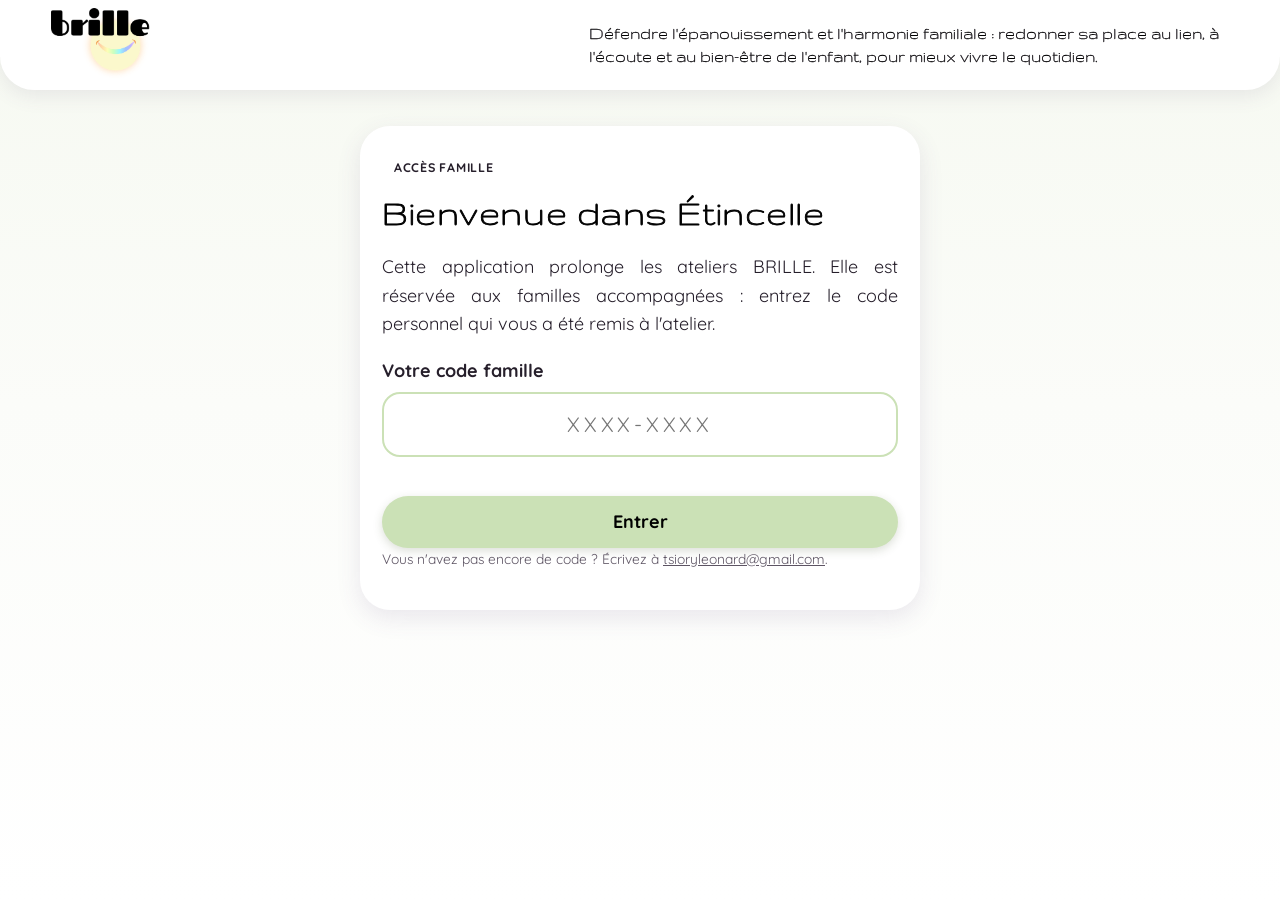
==== index.html @ d1b6cd06 "Add files via upload" ====
<!doctype html>
<html lang="fr">
<head>
  <meta charset="utf-8">
  <meta name="viewport" content="width=device-width, initial-scale=1, viewport-fit=cover">
  <title>Étincelle · BRILLE</title>
  <meta name="description" content="Étincelle : la suite des ateliers BRILLE à la maison, pour vivre ensemble parent et enfant des moments qui font grandir la qualité de vie de l'enfant.">
  <meta name="theme-color" content="#ffffff">
  <link rel="manifest" href="manifest.webmanifest">
  <link rel="icon" href="favicon.png">
  <link rel="apple-touch-icon" href="apple-touch-icon.png">
  <meta name="apple-mobile-web-app-capable" content="yes">
  <meta name="mobile-web-app-capable" content="yes">
  <meta name="apple-mobile-web-app-title" content="Étincelle">
  <link rel="stylesheet" href="style.css">
</head>
<body>
  <div class="fond" aria-hidden="true"></div>

  <header class="topbar">
    <a href="#/" class="brand" aria-label="Étincelle, retour à la fleur">
      <img src="logo-brille.png" alt="BRILLE" width="90" height="66">
    </a>
    <p class="slogan">Défendre l'épanouissement et l'harmonie familiale : redonner sa place au lien, à l'écoute et au bien-être de l'enfant, pour mieux vivre le quotidien.</p>
  </header>

  <main id="app" tabindex="-1" aria-live="polite"></main>

  <nav class="tabbar" aria-label="Navigation principale">
    <a href="#/" data-tab="fleur"><svg viewBox="0 0 24 24" aria-hidden="true"><circle cx="12" cy="12" r="3.2"/><circle cx="12" cy="5" r="3"/><circle cx="18.5" cy="9" r="3"/><circle cx="17" cy="16.5" r="3"/><circle cx="7" cy="16.5" r="3"/><circle cx="5.5" cy="9" r="3"/></svg><span>La fleur</span></a>
    <a href="#/semaine" data-tab="semaine"><svg viewBox="0 0 24 24" aria-hidden="true"><path d="M12 2.5l2.4 6.1 6.1 2.4-6.1 2.4L12 19.5l-2.4-6.1L3.5 11l6.1-2.4z"/><path d="M19 15.5l.9 2.1 2.1.9-2.1.9-.9 2.1-.9-2.1-2.1-.9 2.1-.9z"/></svg><span>Cette semaine</span></a>
    <a href="#/plus" data-tab="plus"><svg viewBox="0 0 24 24" aria-hidden="true"><circle cx="6" cy="12" r="1.8"/><circle cx="12" cy="12" r="1.8"/><circle cx="18" cy="12" r="1.8"/></svg><span>Plus</span></a>
  </nav>

  <noscript><p style="padding:24px">Cette application a besoin de JavaScript pour fonctionner.</p></noscript>
  <script src="acces-lib.js"></script>
  <script src="app.js"></script>
</body>
</html>
---- style.css ----
/* ====== Polices (hébergées ici, aucun appel à un service externe) ====== */
@font-face { font-family: 'Gruppo'; src: url('gruppo-latin-400-normal.woff2') format('woff2'); font-weight: 400; font-display: swap; }
@font-face { font-family: 'Quicksand'; src: url('quicksand-latin-300-normal.woff2') format('woff2'); font-weight: 300; font-display: swap; }
@font-face { font-family: 'Quicksand'; src: url('quicksand-latin-400-normal.woff2') format('woff2'); font-weight: 400; font-display: swap; }
@font-face { font-family: 'Quicksand'; src: url('quicksand-latin-500-normal.woff2') format('woff2'); font-weight: 500; font-display: swap; }
@font-face { font-family: 'Quicksand'; src: url('quicksand-latin-600-normal.woff2') format('woff2'); font-weight: 500; font-display: swap; }
@font-face { font-family: 'Quicksand'; src: url('quicksand-latin-700-normal.woff2') format('woff2'); font-weight: 500; font-display: swap; }

/* ====== Palette de la charte BRILLE ====== */
:root {
  --orange: #f49f4c;
  --rose: #f5abaf;
  --peche: #fdd5a5;
  --jaune: #f8f4b8;
  --bleu: #a4c2e7;
  --bleu-clair: #a8dbeb;
  --vert: #cbe1b6;
  --violet: #b8aed7;
  --mauve: #ebc6e0;
  --noir: #000;
  --texte: #261f2b;
  --doux: #5d5463;
  --rayon: 30px;
  --ombre: 0 8px 24px rgba(92, 64, 120, .12);
  --tabbar-h: 78px;
}

* { box-sizing: border-box; -webkit-tap-highlight-color: transparent; }
html { scroll-behavior: smooth; }
body {
  margin: 0; color: var(--texte); background: #fffdfb;
  font-family: 'Quicksand', system-ui, sans-serif; font-weight: 400; font-size: 17.5px; line-height: 1.6;
  padding-bottom: calc(var(--tabbar-h) + env(safe-area-inset-bottom) + 18px);
}
/* Fond coloré et doux, façon bulles de la fleur */
.fond { position: fixed; inset: 0; z-index: -1; background: linear-gradient(180deg, #f6f9f1 0%, #fbfcf9 45%, #ffffff 100%); }

h1, h2, h3, .titre { font-family: 'Gruppo', 'Quicksand', sans-serif; font-weight: 400; color: var(--noir);
  -webkit-text-stroke: .9px var(--noir); line-height: 1.12; margin: 0 0 .5em; letter-spacing: .015em; }
h1 { font-size: 2.35rem; }
h2 { font-size: 1.7rem; }
h3 { font-size: 1.35rem; -webkit-text-stroke-width: .6px; }
h2 { -webkit-text-stroke-width: .75px; }
.surligne { background: linear-gradient(transparent 58%, var(--hl, var(--jaune)) 58%); padding: 0 .2em; margin: 0 -.2em; box-decoration-break: clone; -webkit-box-decoration-break: clone; }
p { margin: 0 0 1em; }
a { color: inherit; }
button { font: inherit; color: inherit; cursor: pointer; }
:focus-visible { outline: 3px solid var(--noir); outline-offset: 3px; border-radius: 10px; }

/* ====== En-tête (fond blanc : le logo est prévu pour cela) ====== */
.topbar { position: relative; display: flex; align-items: center; justify-content: space-between; width: 100%; margin: 0 0 6px;
  padding: calc(8px + env(safe-area-inset-top)) 16px 8px; background: #fff; border-radius: 0 0 34px 34px; box-shadow: 0 6px 20px rgba(92,64,120,.10); }
.brand img { display: block; height: 66px; width: auto; }
.slogan { margin: 0 0 0 12px; flex: 1; min-width: 0; font-family: 'Gruppo', sans-serif; -webkit-text-stroke: .3px #000; font-size: .98rem; line-height: 1.25; color: var(--texte); text-align: left; hyphens: none; }

main { width: 100%; max-width: none; margin: 0; padding: 16px 14px 24px; outline: none; }
.vue { animation: entree .4s ease both; }
@keyframes entree { from { opacity: 0; transform: translateY(10px); } to { opacity: 1; transform: none; } }

/* ====== Barre de navigation flottante ====== */
.tabbar { position: fixed; left: 12px; right: 12px; bottom: calc(10px + env(safe-area-inset-bottom)); z-index: 10; max-width: 620px; margin: 0 auto;
  display: flex; justify-content: space-around; gap: 4px; padding: 6px; background: rgba(255,255,255,.97); border: 0; border-radius: 32px; }
.tabbar a { flex: 1; min-height: 56px; display: flex; flex-direction: column; align-items: center; justify-content: center; gap: 1px;
  text-decoration: none; font-size: .76rem; font-weight: 500; color: var(--doux); border-radius: 24px; }
.tabbar svg { width: 25px; height: 25px; fill: none; stroke: currentColor; stroke-width: 1.8; stroke-linecap: round; stroke-linejoin: round; }
.tabbar a[data-tab="fleur"] svg { fill: currentColor; stroke: none; }
.tabbar a[aria-current="page"] { color: #000; background: var(--vert); }

/* ====== Accueil ====== */
.hero-accueil { position: relative; overflow: hidden; border-radius: var(--rayon); padding: 24px 22px 22px; margin-bottom: 18px;
  background: #e6efd9; border: 0; }
.hero-accueil h1 { font-size: 2.9rem; margin-bottom: .1em; }
.hero-accueil p { margin: 0; font-weight: 500; max-width: 92%; }
.etincelle-deco { position: absolute; right: 14px; top: 12px; width: 70px; height: 70px; opacity: .95; }
.etiquette { display: inline-block; font-size: .78rem; font-weight: 500; letter-spacing: .06em; text-transform: uppercase; padding: 4px 12px; border-radius: 999px; background: rgba(255,255,255,.8); border: 0; margin-bottom: 10px; }

.fleur-carte { background: #fff; border-radius: var(--rayon); box-shadow: var(--ombre); padding: 14px 10px 8px; margin-bottom: 18px; }
.bascule { display: flex; gap: 6px; background: #f3eef7; padding: 5px; border-radius: 999px; margin: 0 6px 8px; }
.bascule button { flex: 1; min-height: 46px; border: 0; background: transparent; border-radius: 999px; font-weight: 500; font-size: .95rem; color: var(--doux); }
.bascule button[aria-pressed="true"] { background: var(--vert); color: #000; border: 0; }
.fleur-bloc { width: 100%; max-width: 640px; margin: 0 auto; }
.fleur-bloc svg { width: 100%; height: auto; display: block; overflow: visible; }
.petale { cursor: pointer; outline: none; }
.petale .forme { transition: filter .2s; }
.petale:hover .forme, .petale:focus-visible .forme { filter: drop-shadow(0 4px 6px rgba(0,0,0,.2)); }
.petale:focus-visible .forme path { stroke: #000; stroke-width: 4; }
.legende { font-size: .92rem; color: var(--doux); text-align: center; margin: 4px 14px 10px; font-weight: 500; }

.titre-section { margin: 22px 4px 10px; }
.liste-petales { list-style: none; padding: 0; margin: 0 0 18px; display: grid; gap: 12px; }
.ligne-petale { display: flex; align-items: center; gap: 14px; width: 100%; padding: 12px 16px 12px 12px; border: 0; border-radius: 26px; text-decoration: none; color: var(--texte); }
.ligne-petale:active { transform: translateY(2px); }
.ligne-petale .pastille { width: 62px; height: 62px; flex: none; border-radius: 50%; background: rgba(255,255,255,.8); display: grid; place-items: center; }
.ligne-petale .pastille img { width: 42px; height: 42px; object-fit: contain; }
.ligne-petale .txt { flex: 1; min-width: 0; }
.ligne-petale strong { display: block; font-weight: 500; line-height: 1.22; font-size: 1.04rem; }
.ligne-petale small { color: rgba(38,31,43,.8); font-size: .86rem; font-weight: 500; }
.score { flex: none; display: grid; place-items: center; width: 40px; height: 40px; border-radius: 50%; background: #fff; border: 0; font-weight: 500; font-size: .95rem; }

/* ====== Cartes et boutons ====== */
.carte { background: #fff; border-radius: var(--rayon); box-shadow: var(--ombre); padding: 20px; margin: 0 0 18px; }
.carte.teinte { border: 0; }
.carte h2, .carte h3 { margin-bottom: .4em; }
.btn { display: inline-flex; align-items: center; justify-content: center; gap: 8px; min-height: 52px; padding: 10px 24px; border: 0; border-radius: 999px;
  background: var(--vert); font-weight: 500; text-decoration: none; color: #000; box-shadow: 0 3px 10px rgba(60,80,40,.18); }
.btn.discret { background: #fff; }
.btn.plein { width: 100%; }
.btn:active { transform: translateY(2px); box-shadow: none; }
.retour { display: inline-flex; align-items: center; gap: 6px; min-height: 44px; font-weight: 500; text-decoration: none; color: var(--doux); margin-bottom: 4px; }

/* ====== Page pétale ====== */
.hero-petale { border-radius: var(--rayon); padding: 22px 20px 20px; margin-bottom: 18px; position: relative; overflow: hidden; border: 0; }
.hero-petale .icone { width: 92px; height: 92px; border-radius: 50%; background: rgba(255,255,255,.85); display: grid; place-items: center; margin-bottom: 12px; border: 0; }
.hero-petale .icone img { width: 62px; height: 62px; object-fit: contain; }
.hero-petale h1 { font-size: 2.1rem; margin-bottom: .2em; }
.hero-petale .ss { font-weight: 500; margin: 0 0 12px; }
.miroir { font-size: .9rem; background: rgba(255,255,255,.7); border-radius: 16px; padding: 8px 12px; margin: 0; font-weight: 500; }

.pastille-etape { width: 36px; height: 36px; flex: none; border-radius: 50%; background: var(--puce); border: 0; display: grid; place-items: center; font-weight: 500; }
.ensemble { background: var(--puce); }
.ensemble .meta { display: flex; flex-wrap: wrap; gap: 8px; margin: 0 0 14px; }
.ensemble .meta span { background: rgba(255,255,255,.8); border: 0; border-radius: 999px; padding: 3px 12px; font-size: .86rem; font-weight: 500; }
.etapes { list-style: none; padding: 0; margin: 0 0 14px; display: grid; gap: 12px; counter-reset: e; }
.etapes li { display: flex; gap: 12px; align-items: flex-start; background: rgba(255,255,255,.75); border-radius: 20px; padding: 12px; counter-increment: e; }
.etapes li::before { content: counter(e); flex: none; width: 34px; height: 34px; border-radius: 50%; background: #fff; border: 0; display: grid; place-items: center; font-weight: 500; }
.parler { background: #fff; border-radius: 20px; padding: 12px 16px; margin: 0; }
.parler b { display: block; margin-bottom: 4px; }
.parler ul { margin: 0; padding-left: 20px; }
.coche { display: flex; align-items: center; gap: 12px; margin-top: 16px; font-weight: 500; }
.coche input { width: 30px; height: 30px; accent-color: #000; flex: none; }

.bloc-bilan { margin-bottom: 18px; border-radius: 24px; padding: 14px; background: #faf7fc; }
.bloc-bilan h3 { display: flex; align-items: center; gap: 10px; }
.echelle { display: grid; grid-template-columns: repeat(5, 1fr); gap: 7px; margin: 12px 0 4px; }
.echelle button { display: flex; flex-direction: column; align-items: center; justify-content: center; gap: 4px; min-height: 76px; padding: 8px 1px; border: 2px solid #e4dcec; border-radius: 18px; background: #fff; }
.echelle button svg { width: 32px; height: 32px; }
.echelle button span { font-size: .68rem; font-weight: 500; color: var(--doux); line-height: 1.1; text-align: center; }
.echelle button[aria-pressed="true"] { border-color: #b8aed7; background: var(--jaune); }
.echelle button[aria-pressed="true"] span { color: #000; }
textarea { width: 100%; min-height: 84px; resize: vertical; padding: 12px 14px; border: 2px solid #e4dcec; border-radius: 18px; font: inherit; font-weight: 500; color: inherit; background: #fff; }
textarea:focus-visible { border-color: #b8aed7; outline: none; }
.aide { font-size: .86rem; color: var(--doux); margin: 8px 0; display: block; font-weight: 500; }
.ok { color: #1f6b2b; font-weight: 500; min-height: 1.5em; margin: 10px 0 0; }

.pratiques { list-style: none; padding: 0; margin: 0 0 10px; display: grid; gap: 12px; }
.pratiques li { display: flex; gap: 12px; align-items: flex-start; }
.pratiques li::before { content: ''; flex: none; width: 14px; height: 14px; margin-top: .5em; border-radius: 50%; background: var(--puce, var(--orange)); border: 0; }
.phrase { font-style: italic; border-left: 5px solid var(--puce, var(--orange)); padding: 4px 0 4px 14px; margin: 0; font-weight: 500; }
.note-soutien { background: var(--jaune); border-radius: 18px; padding: 12px 14px; font-size: .95rem; margin-top: 14px; }

.historique { display: flex; align-items: flex-end; gap: 6px; height: 90px; margin-top: 10px; }
.historique .barre { flex: 1; min-width: 12px; max-width: 34px; border-radius: 10px 10px 4px 4px; background: var(--puce, var(--orange)); border: 0; position: relative; }
.historique .barre span { position: absolute; bottom: -22px; left: 50%; transform: translateX(-50%); font-size: .65rem; color: var(--doux); white-space: nowrap; border: 0; font-weight: 500; }
.histo-wrap { padding-bottom: 24px; }
.liste-notes { list-style: none; padding: 0; margin: 12px 0 0; display: grid; gap: 8px; }
.liste-notes li { font-size: .92rem; background: #fff; border-radius: 14px; padding: 8px 12px; }
.liste-notes time { font-weight: 500; margin-right: 6px; }

/* ====== Cette semaine ====== */
.defi { border-radius: var(--rayon); padding: 22px 20px; margin-bottom: 18px; border: 0; }
.defi h2 { margin-top: 4px; }
.defi .duree { font-weight: 500; }
.defi .plus { background: rgba(255,255,255,.75); border-radius: 18px; padding: 10px 14px; margin: 14px 0 0; font-size: .96rem; }
.nav-defis { display: flex; gap: 10px; justify-content: space-between; margin: 14px 0 20px; }
.nav-defis .btn { flex: 1; font-size: .92rem; padding: 8px 12px; }

/* ====== Plus ====== */
details.carte summary { cursor: pointer; font-weight: 500; list-style: none; display: flex; justify-content: space-between; align-items: center; min-height: 34px; font-size: 1.05rem; }
details.carte summary::-webkit-details-marker { display: none; }
details.carte summary::after { content: '+'; font-size: 1.6rem; font-weight: 500; }
details[open].carte summary::after { content: '–'; }
details.carte > *:not(summary) { margin-top: 12px; }
.numeros { list-style: none; padding: 0; margin: 0; display: grid; gap: 8px; }
.numeros li { display: flex; justify-content: space-between; gap: 12px; border-bottom: 1px dashed #ddd; padding-bottom: 6px; }
.numeros b { white-space: nowrap; }
.petit { font-size: .86rem; color: var(--doux); font-weight: 500; }
.pied { text-align: center; margin: 28px 0 6px; font-size: .86rem; color: var(--doux); font-weight: 500; }
.btn.alerte { background: #fff; border: 1.5px solid #a33; color: #a33; box-shadow: none; }

@media (prefers-reduced-motion: reduce) { html { scroll-behavior: auto; } .vue { animation: none; } .petale .forme { transition: none; } }
@media print { .tabbar, .topbar, .fond { display: none; } }

/* Le gras reste léger : Quicksand normal pour les textes */
b, strong { font-weight: 600; }
.btn, .tabbar a, .bascule button, .ligne-petale strong, .etiquette, .score { font-weight: 600; }
.legende, .petit, .aide, .pied, .miroir, .phrase, .ligne-petale small, .hero-accueil p, .echelle button span { font-weight: 500; }
.ligne-petale small, .petit, .aide, .legende, .pied, .hero-accueil p, .miroir, .phrase { font-weight: 400; }
.hero-petale .ss { font-weight: 500; }

/* Mise en page : une colonne sur téléphone, deux colonnes sur grand écran */
.grille, .grille2, .grille-cartes { display: block; }
.col-droite > :first-child, .grille2 > div > :first-child { margin-top: 0; }
@media (min-width: 900px) {
  body { font-size: 18px; }
  main { padding: 28px clamp(32px, 4vw, 72px) 40px; }
  .topbar { padding-left: clamp(32px, 4vw, 72px); padding-right: clamp(32px, 4vw, 72px); }
  .fleur-bloc { max-width: min(680px, calc(100vh - 250px)); }
  .topbar { margin-bottom: 0; }
  .brand img { height: 74px; }
  .grille { display: grid; grid-template-columns: minmax(0, 1.05fr) minmax(0, 1fr); gap: 32px; align-items: start; }
  .grille .fleur-carte { position: sticky; top: 16px; margin-bottom: 0; padding: 18px 16px 12px; }
  .grille2 { display: grid; grid-template-columns: minmax(0, 1fr) minmax(0, 1fr); gap: 32px; align-items: start; }
  .grille-cartes { display: grid; grid-template-columns: repeat(2, minmax(0, 1fr)); gap: 24px; align-items: start; }
  .grille-cartes > .carte { margin-bottom: 0; }
  .hero-accueil { padding: 32px 36px 30px; }
  .hero-accueil h1 { font-size: 3.4rem; }
  .hero-accueil p { max-width: 70%; font-size: 1.1rem; }
  .etincelle-deco { width: 110px; height: 110px; right: 32px; top: 22px; }
  .tabbar { max-width: 680px; }
}
@media (min-width: 1300px) { body { font-size: 18.5px; } }

main:focus, main:focus-visible { outline: none; }

/* Textes justifiés (césure automatique en français pour éviter les grands trous) */
p, .carte li, .etapes li, .pratiques li, .parler li, .phrase, .miroir, .note-soutien, .plus, .numeros span {
  text-align: justify; text-justify: inter-word; hyphens: auto; -webkit-hyphens: auto; overflow-wrap: break-word;
}
.legende, .pied { text-align: center; }
.ok, .petit.gauche { text-align: left; }
.btn, .btn *, .ligne-petale *, .echelle *, .etiquette, .score { text-align: center; hyphens: none; }
.ligne-petale .txt { text-align: left; }
.retour, .coche, .aide, .liste-notes li, .rdv * { text-align: left; }

/* Sans bordures noires : ombres douces à la place */
.ligne-petale, .hero-accueil, .hero-petale, .defi, .carte.teinte { box-shadow: 0 4px 16px rgba(60,80,40,.10); }
.tabbar { box-shadow: 0 6px 22px rgba(60,80,40,.18); }
.score, .hero-petale .icone, .pastille-etape, .etapes li::before { box-shadow: 0 1px 4px rgba(0,0,0,.10); }
@media (min-width: 900px) { .slogan { font-size: 1.2rem; max-width: 640px; margin-left: 24px; } }

/* Écran du code famille */
body.verrouille .tabbar { display: none; }
.acces { max-width: 560px; margin: 8px auto 0; }
.acces .carte { padding: 26px 22px; }
.acces label { display: block; font-weight: 600; margin: 14px 0 6px; }
.acces input { width: 100%; padding: 14px 16px; border: 2px solid #e4dcec; border-radius: 18px; font: inherit; font-size: 1.3rem; letter-spacing: .18em; text-align: center; text-transform: uppercase; background: #fff; }
.acces input:focus-visible { border-color: var(--vert); outline: none; }
.erreur { min-height: 1.4em; margin: 8px 0 10px; color: #b3261e; font-size: .92rem; text-align: center; }
.btn:disabled { opacity: .6; }
.ligne-petale .txt, .ligne-petale .txt * { text-align: left; }
.slogan { font-size: .86rem; }
@media (min-width: 900px) { .slogan { font-size: 1.15rem; } }

/* Pétales à découvrir en atelier */
.petale.ferme .forme path, .petale.ferme .forme image { opacity: .38; }
.ligne-petale.ferme { opacity: .6; }
.ligne-petale.ferme small { font-weight: 500; }
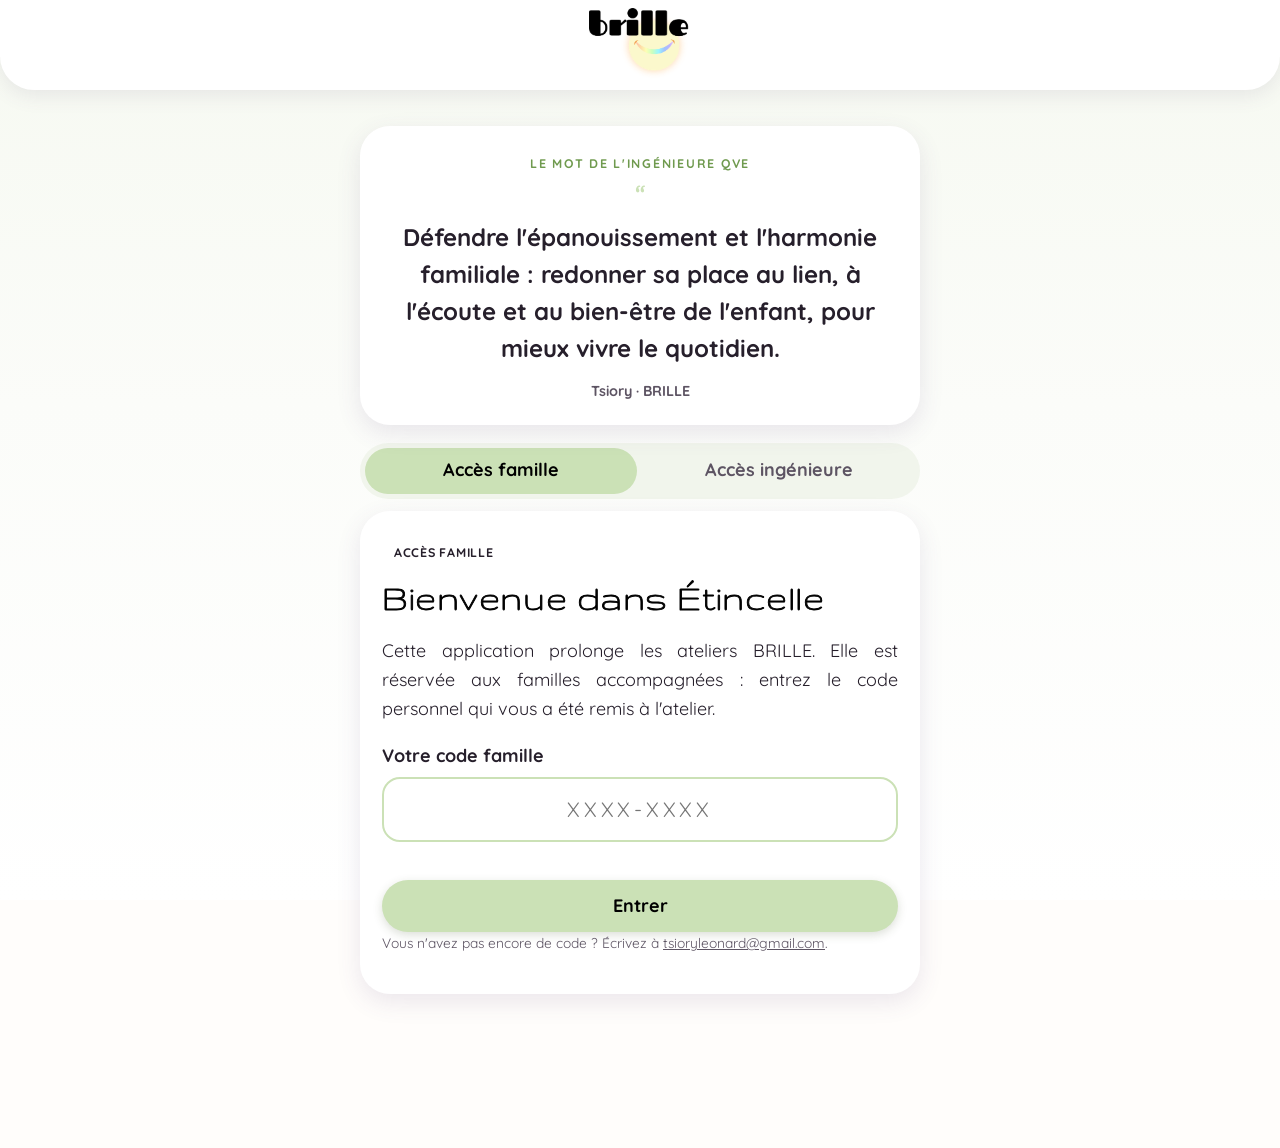
==== commit 8b04e5e4: "Add files via upload" ====
--- a/index.html
+++ b/index.html
@@ -21,7 +21,6 @@
     <a href="#/" class="brand" aria-label="Étincelle, retour à la fleur">
       <img src="logo-brille.png" alt="BRILLE" width="90" height="66">
     </a>
-    <p class="slogan">Défendre l'épanouissement et l'harmonie familiale : redonner sa place au lien, à l'écoute et au bien-être de l'enfant, pour mieux vivre le quotidien.</p>
   </header>
 
   <main id="app" tabindex="-1" aria-live="polite"></main>
--- a/style.css
+++ b/style.css
@@ -245,3 +245,21 @@
 .petale.ferme .forme path, .petale.ferme .forme image { opacity: .38; }
 .ligne-petale.ferme { opacity: .6; }
 .ligne-petale.ferme small { font-weight: 500; }
+
+.onglets-acces { display: flex; gap: 6px; padding: 5px; margin: 0 0 12px; background: #f1f5ec; border-radius: 999px; }
+.onglets-acces button { flex: 1; min-height: 46px; border: 0; border-radius: 999px; background: transparent; font: inherit; font-weight: 600; color: var(--doux); cursor: pointer; }
+.onglets-acces button[aria-selected="true"] { background: var(--vert); color: #000; }
+.apercu { display: grid; gap: 4px; margin: 8px 0 12px; }
+.apercu .coche { padding: 4px 0; }
+
+/* En-tête : logo seul, centré */
+.topbar { justify-content: center; }
+.slogan { display: none; }
+
+/* Le mot de l'ingénieure QVE */
+.mot { margin: 0 0 18px; padding: 22px 24px 18px; text-align: center; border-radius: var(--rayon); background: #fff; box-shadow: var(--ombre); position: relative; }
+.mot figcaption { font-family: 'Quicksand', sans-serif; font-weight: 600; font-size: .78rem; letter-spacing: .14em; text-transform: uppercase; color: #6f9a4e; margin-bottom: 10px; }
+.mot blockquote { margin: 0 auto; max-width: 640px; font-family: 'Quicksand', sans-serif; font-weight: 500; font-size: 1.22rem; line-height: 1.55; color: var(--texte); text-align: center; hyphens: none; }
+.mot blockquote::before { content: '“'; display: block; font-family: 'Gruppo', serif; font-size: 3rem; line-height: .6; color: var(--vert); margin-bottom: 6px; }
+.mot .signature { margin: 12px 0 0; font-family: 'Quicksand', sans-serif; font-weight: 600; font-size: .9rem; color: var(--doux); text-align: center; }
+@media (min-width: 900px) { .mot blockquote { font-size: 1.5rem; } .mot { padding: 28px 40px 22px; } }
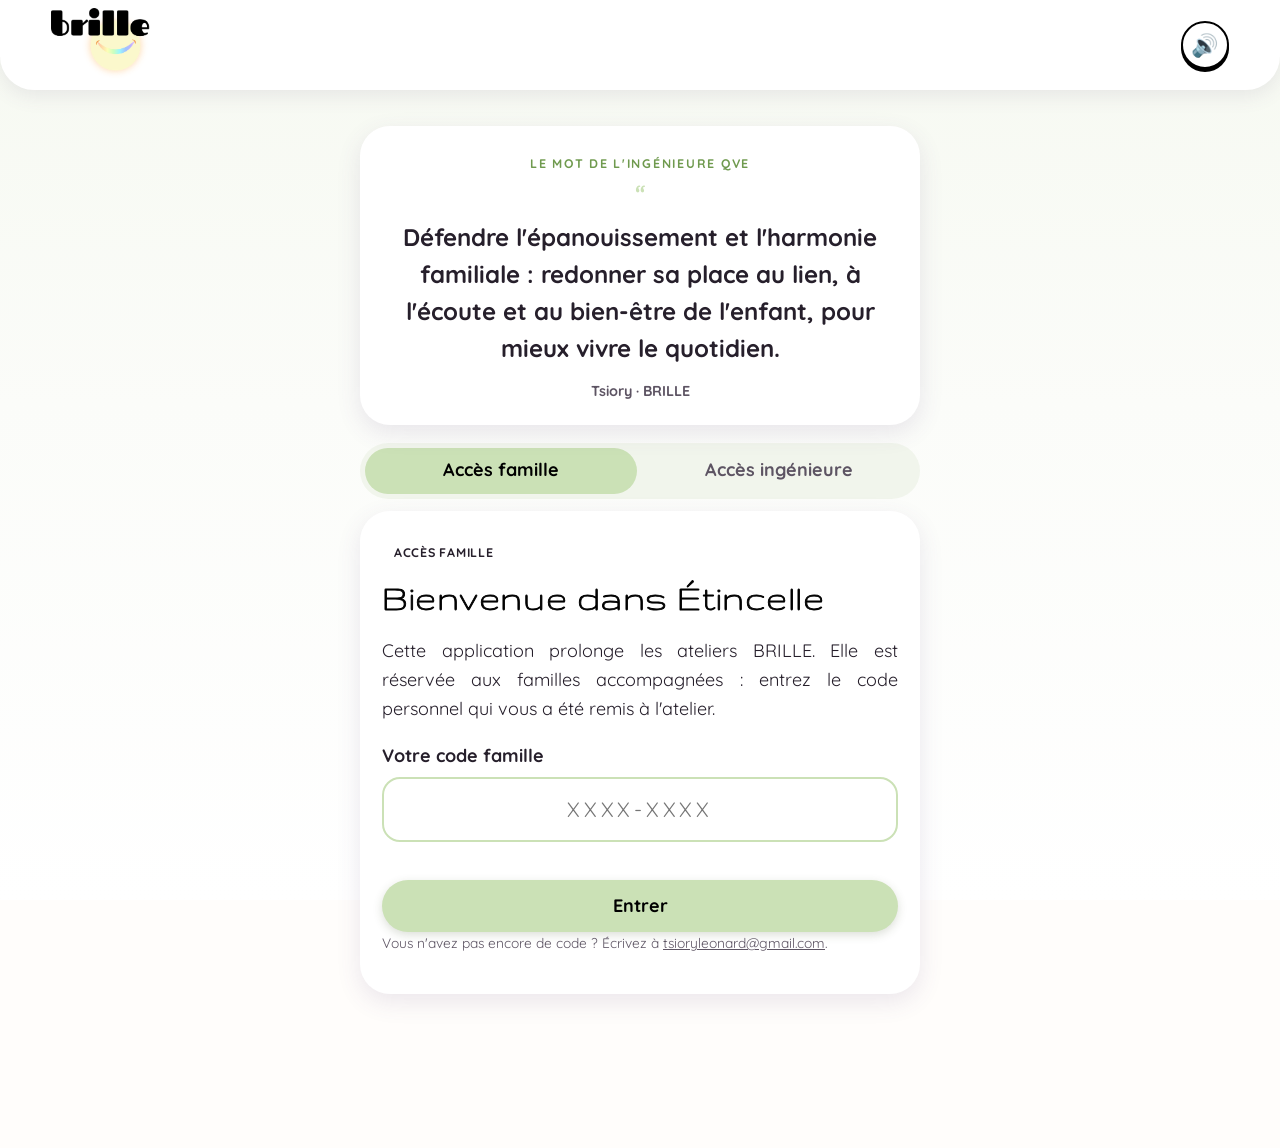
==== commit 53e54ec6: "Add files via upload" ====
--- a/index.html
+++ b/index.html
@@ -13,6 +13,7 @@
   <meta name="mobile-web-app-capable" content="yes">
   <meta name="apple-mobile-web-app-title" content="Étincelle">
   <link rel="stylesheet" href="style.css">
+  <link rel="stylesheet" href="jeu.css">
 </head>
 <body>
   <div class="fond" aria-hidden="true"></div>
@@ -34,5 +35,6 @@
   <noscript><p style="padding:24px">Cette application a besoin de JavaScript pour fonctionner.</p></noscript>
   <script src="acces-lib.js"></script>
   <script src="app.js"></script>
+  <script src="jeu.js"></script>
 </body>
 </html>
--- a/style.css
+++ b/style.css
@@ -71,7 +71,10 @@
   background: #e6efd9; border: 0; }
 .hero-accueil h1 { font-size: 2.9rem; margin-bottom: .1em; }
 .hero-accueil p { margin: 0; font-weight: 500; max-width: 92%; }
-.etincelle-deco { position: absolute; right: 14px; top: 12px; width: 70px; height: 70px; opacity: .95; }
+.logo-etincelle { position: absolute; right: 8px; bottom: 0; width: 128px; height: auto; pointer-events: none; }
+.hero-accueil { min-height: 170px; }
+.hero-accueil p { max-width: 60%; text-align: left; hyphens: none; -webkit-hyphens: none; }
+.hero-accueil { padding-bottom: 26px; }
 .etiquette { display: inline-block; font-size: .78rem; font-weight: 500; letter-spacing: .06em; text-transform: uppercase; padding: 4px 12px; border-radius: 999px; background: rgba(255,255,255,.8); border: 0; margin-bottom: 10px; }
 
 .fleur-carte { background: #fff; border-radius: var(--rayon); box-shadow: var(--ombre); padding: 14px 10px 8px; margin-bottom: 18px; }
@@ -198,14 +201,16 @@
   .topbar { margin-bottom: 0; }
   .brand img { height: 74px; }
   .grille { display: grid; grid-template-columns: minmax(0, 1.05fr) minmax(0, 1fr); gap: 32px; align-items: start; }
-  .grille .fleur-carte { position: sticky; top: 16px; margin-bottom: 0; padding: 18px 16px 12px; }
+  .grille .fleur-carte { margin-bottom: 18px; padding: 18px 16px 12px; }
+  .col-gauche > :last-child { margin-bottom: 0; }
   .grille2 { display: grid; grid-template-columns: minmax(0, 1fr) minmax(0, 1fr); gap: 32px; align-items: start; }
   .grille-cartes { display: grid; grid-template-columns: repeat(2, minmax(0, 1fr)); gap: 24px; align-items: start; }
   .grille-cartes > .carte { margin-bottom: 0; }
   .hero-accueil { padding: 32px 36px 30px; }
   .hero-accueil h1 { font-size: 3.4rem; }
-  .hero-accueil p { max-width: 70%; font-size: 1.1rem; }
-  .etincelle-deco { width: 110px; height: 110px; right: 32px; top: 22px; }
+  .hero-accueil p { max-width: 62%; font-size: 1.1rem; }
+  .logo-etincelle { width: 210px; right: 30px; }
+  .hero-accueil { min-height: 230px; }
   .tabbar { max-width: 680px; }
 }
 @media (min-width: 1300px) { body { font-size: 18.5px; } }
@@ -263,3 +268,46 @@
 .mot blockquote::before { content: '“'; display: block; font-family: 'Gruppo', serif; font-size: 3rem; line-height: .6; color: var(--vert); margin-bottom: 6px; }
 .mot .signature { margin: 12px 0 0; font-family: 'Quicksand', sans-serif; font-weight: 600; font-size: .9rem; color: var(--doux); text-align: center; }
 @media (min-width: 900px) { .mot blockquote { font-size: 1.5rem; } .mot { padding: 28px 40px 22px; } }
+
+/* Gestion des familles */
+.fam .nomf, #nouveau-nom { width: 100%; padding: 10px 14px; border: 2px solid #e4dcec; border-radius: 16px; font: inherit; font-weight: 600; background: #fff; margin-bottom: 8px; }
+.chips { display: flex; flex-wrap: wrap; gap: 4px 14px; margin: 8px 0 12px; }
+.chip { font-size: .9rem; white-space: nowrap; text-align: left; hyphens: none; }
+.actions-fam { display: flex; flex-wrap: wrap; gap: 8px; }
+.petit-btn { min-height: 40px; padding: 6px 16px; font-size: .9rem; }
+.btn.gris { background: #eee; box-shadow: none; }
+code { background: #f2f7ec; padding: 2px 8px; border-radius: 8px; letter-spacing: .08em; }
+.fenetre-qr { position: fixed; inset: 0; background: rgba(0,0,0,.55); display: grid; place-items: center; z-index: 50; }
+.fenetre-qr .c { background: #fff; border-radius: 22px; padding: 22px; text-align: center; max-width: 340px; }
+.fenetre-qr svg { width: 260px; height: 260px; }
+.fenetre-qr p { text-align: center; }
+
+/* Accès payant */
+.lien { background: none; border: 0; padding: 0; font: inherit; color: inherit; text-decoration: underline; cursor: pointer; }
+.achat { max-width: 560px; margin: 8px auto 0; }
+.achat .retour { display: inline-block; margin-bottom: 12px; }
+.consent { margin: 14px 0 6px; }
+.offres { display: grid; gap: 14px; margin: 16px 0 8px; }
+.offre { border: 2px solid #e4dcec; border-radius: 20px; padding: 16px; text-align: left; }
+.offre h2 { margin: 0 0 2px; font-size: 1.1rem; }
+.offre-prix { font-size: 1.5rem; font-weight: 600; margin: 8px 0; }
+.offre .coche { margin: 8px 0 12px; font-size: .9rem; text-align: left; }
+.liens-legaux { text-align: center; margin-top: 14px; }
+#nb-codes { max-width: 6rem; }
+.legal { max-width: 720px; margin: 0 auto; padding: 20px 16px 60px; }
+.legal h1 { margin-bottom: .4em; }
+.legal h2 { margin-top: 1.6em; }
+.legal h3 { margin: 1.2em 0 .3em; font-size: 1rem; }
+.legal ul { padding-left: 1.2em; }
+.a-completer { background: #fff3a8; padding: 0 3px; border-radius: 3px; }
+
+/* Accueil : fleur bien centrée dans sa carte */
+.fleur-bloc { display: flex; justify-content: center; }
+.fleur-bloc svg { margin: 0 auto; }
+.fleur-carte { padding-bottom: 10px; }
+.col-gauche > .carte.teinte { margin-bottom: 18px; }
+
+/* Accès ingénieure : carte distincte et protégée */
+.fam.fam-admin { background: var(--violet); border: 3px solid var(--noir); }
+.fam.fam-admin .nomf { background: rgba(255,255,255,.7); border-color: transparent; }
+.badge-admin { display: inline-block; font-size: .78rem; font-weight: 600; letter-spacing: .06em; text-transform: uppercase; padding: 4px 12px; border-radius: 999px; background: var(--noir); color: #fff; margin-bottom: 10px; }
--- a/jeu.css
+++ b/jeu.css
@@ -0,0 +1,75 @@
+/* Étincelle · BRILLE — couche de jeu (fonctionne avec jeu.js) */
+
+/* Bouton son, dans l'en-tête */
+.jeu-son { position: relative; margin-left: auto; flex: none; width: 48px; height: 48px; border-radius: 50%; border: 2px solid #000; background: #fff; font-size: 22px; line-height: 1; display: grid; place-items: center; box-shadow: 0 3px 0 #000; }
+.jeu-son:active { transform: translateY(2px); box-shadow: none; }
+
+/* Tableau de jeu de l'accueil */
+.jeu-hud { background: linear-gradient(135deg, #fdd5a5, #ebc6e0 55%, #b8aed7); border: 0; }
+.jeu-niv { display: flex; align-items: center; gap: 14px; margin-bottom: 10px; }
+.jeu-emo { font-size: 46px; line-height: 1; filter: drop-shadow(0 3px 0 rgba(0,0,0,.12)); animation: jeu-bat 2.6s ease-in-out infinite; }
+.jeu-niv b { display: block; font-family: 'Gruppo', 'Quicksand', sans-serif; -webkit-text-stroke: .7px #000; font-size: 1.45rem; font-weight: 400; line-height: 1.1; }
+.jeu-niv small { font-size: .95rem; font-weight: 600; }
+.jeu-barre { height: 16px; border-radius: 999px; background: rgba(255,255,255,.75); overflow: hidden; border: 2px solid #000; }
+.jeu-barre i { display: block; height: 100%; border-radius: 999px; background: linear-gradient(90deg, #f49f4c, #f5abaf, #b8aed7); transition: width .8s cubic-bezier(.2,.8,.3,1); }
+.jeu-aide { text-align: left; hyphens: none; -webkit-hyphens: none; font-size: .88rem; color: var(--doux); margin: 8px 0 0; line-height: 1.4; }
+.jeu-badges { display: grid; grid-template-columns: repeat(3, 1fr); gap: 8px; margin-top: 12px; }
+.jeu-badge { display: flex; flex-direction: column; align-items: center; gap: 2px; padding: 8px 4px; border-radius: 18px; background: rgba(255,255,255,.5); text-align: center; opacity: .65; }
+.jeu-badge.on { background: #fff; opacity: 1; box-shadow: 0 3px 0 rgba(0,0,0,.18); }
+.jeu-badge i { font-style: normal; font-size: 26px; line-height: 1.1; }
+.jeu-badge small { font-size: .68rem; font-weight: 600; line-height: 1.15; }
+.jeu-ok { margin-left: auto; font-size: 20px; align-self: center; }
+@keyframes jeu-bat { 0%,100% { transform: scale(1) rotate(-3deg); } 50% { transform: scale(1.12) rotate(4deg); } }
+
+/* Pétale touché : petite lueur */
+a.petale.pop { animation: jeu-lueur .7s ease; }
+@keyframes jeu-lueur { 0% { filter: none; } 35% { filter: drop-shadow(0 0 18px #fff) drop-shadow(0 0 26px #f8f4b8) brightness(1.1); } 100% { filter: none; } }
+
+/* Boutons de mission et de défi */
+.jeu-lancer { background: #000; color: #fff; margin: 4px 0 8px; font-size: 1.12rem; }
+.jeu-lancer small { font-weight: 500; opacity: .85; }
+.jeu-defi { background: #fff; margin: 12px 0 0; font-size: 1.1rem; }
+.jeu-defi.fait { background: #cbe1b6; }
+.jeu-saute { animation: jeu-saut .45s ease; }
+@keyframes jeu-saut { 0% { transform: scale(1); } 35% { transform: scale(1.22) rotate(-4deg); } 70% { transform: scale(.95); } 100% { transform: scale(1); } }
+
+/* Mission pas à pas (plein écran) */
+body.jeu-fige { overflow: hidden; }
+.jeu-ov { position: fixed; inset: 0; z-index: 50; display: flex; align-items: stretch; justify-content: center; background: rgba(38,31,43,.55); animation: jeu-fond .25s ease both; }
+.jeu-ov-in { position: relative; width: 100%; max-width: 640px; display: flex; flex-direction: column; background: var(--c, #fdd5a5); padding: calc(16px + env(safe-area-inset-top)) 18px calc(20px + env(safe-area-inset-bottom)); overflow-y: auto; }
+@media (min-width: 700px) { .jeu-ov { align-items: center; } .jeu-ov-in { border-radius: 34px; max-height: 92vh; box-shadow: 0 20px 60px rgba(0,0,0,.3); } }
+.jeu-x { position: absolute; top: calc(12px + env(safe-area-inset-top)); right: 14px; width: 46px; height: 46px; border-radius: 50%; border: 2px solid #000; background: #fff; font-size: 20px; line-height: 1; z-index: 2; }
+.jeu-pts { display: flex; gap: 7px; padding: 8px 56px 14px 2px; min-height: 40px; flex-wrap: wrap; align-items: center; }
+.jeu-pts i { flex: none; box-sizing: border-box; width: 13px; height: 13px; border-radius: 50%; background: rgba(255,255,255,.6); border: 2px solid #000; transition: all .3s; }
+.jeu-pts i.jeu-fait { background: #000; }
+.jeu-pts i.now { background: #fff; transform: scale(1.35); }
+.jeu-ecran { flex: 1; display: flex; flex-direction: column; justify-content: center; gap: 14px; padding-bottom: 8px; }
+.jeu-ecran.entre { animation: jeu-entre .4s cubic-bezier(.2,.8,.3,1) both; }
+.jeu-ecran h2 { font-size: 1.9rem; text-align: center; margin: 0; }
+.jeu-ecran p, .jeu-etape, .jeu-carte-q { hyphens: none; -webkit-hyphens: none; word-spacing: normal; }
+.jeu-ecran p { margin: 0; font-size: 1.08rem; text-align: center; }
+.jeu-ecran .etiquette { align-self: center; }
+.jeu-gros { font-size: 84px; line-height: 1; text-align: center; animation: jeu-bat 2.2s ease-in-out infinite; }
+.jeu-meta { font-weight: 600; font-size: .98rem !important; opacity: .85; }
+.jeu-etape { background: #fff; border-radius: 28px; padding: 26px 22px; font-size: clamp(1.25rem, 5.4vw, 1.55rem) !important; line-height: 1.45; font-weight: 600; box-shadow: 0 5px 0 rgba(0,0,0,.15); }
+.jeu-carte-q { background: #fff; border-radius: 28px; padding: 28px 22px; font-size: clamp(1.2rem, 5vw, 1.45rem); line-height: 1.45; font-weight: 600; text-align: center; box-shadow: 0 5px 0 rgba(0,0,0,.15); }
+.jeu-gain { font-family: 'Gruppo', 'Quicksand', sans-serif; font-size: 2.6rem !important; -webkit-text-stroke: .8px #000; }
+@keyframes jeu-entre { from { opacity: 0; transform: translateY(18px) scale(.97); } to { opacity: 1; transform: none; } }
+@keyframes jeu-fond { from { opacity: 0; } to { opacity: 1; } }
+
+/* Effets : pétales volants, +étincelles, gouttes, bandeau */
+.jeu-p { position: fixed; z-index: 70; width: 14px; height: 20px; border-radius: 50% 0 50% 50%; pointer-events: none; border: 1.5px solid rgba(0,0,0,.35); }
+.jeu-goutte { position: fixed; top: 0; z-index: 70; font-size: 28px; pointer-events: none; }
+.jeu-plus { position: fixed; z-index: 70; pointer-events: none; font-family: 'Gruppo', 'Quicksand', sans-serif; font-size: 1.7rem; -webkit-text-stroke: .7px #000; color: #fff; text-shadow: 0 2px 0 #000; }
+.jeu-bandeau { position: fixed; z-index: 80; left: 50%; top: calc(20px + env(safe-area-inset-top)); transform: translateX(-50%); max-width: 92vw; background: #000; color: #fff; padding: 12px 22px; border-radius: 22px; text-align: center; display: grid; gap: 2px; animation: jeu-bandeau 3.2s ease both; box-shadow: 0 8px 24px rgba(0,0,0,.3); }
+.jeu-bandeau b { font-size: 1.1rem; } .jeu-bandeau span { font-size: .9rem; opacity: .85; }
+@keyframes jeu-bandeau { 0% { opacity: 0; transform: translate(-50%, -30px); } 10%, 85% { opacity: 1; transform: translate(-50%, 0); } 100% { opacity: 0; transform: translate(-50%, -20px); } }
+
+@media (prefers-reduced-motion: reduce) {
+  .jeu-emo, .jeu-gros, .jeu-ecran.entre, a.petale.pop, .jeu-saute, .jeu-ov { animation: none !important; }
+  .jeu-barre i { transition: none; }
+}
+
+.jeu-auto { align-self: flex-start; margin: 0 0 4px; padding: 8px 14px; border-radius: 999px; border: 2px solid #000; background: #fff; font-size: .85rem; font-weight: 600; }
+.jeu-auto[aria-pressed="true"] { background: #f8f4b8; }
+.jeu-ecoute { background: #fff; }
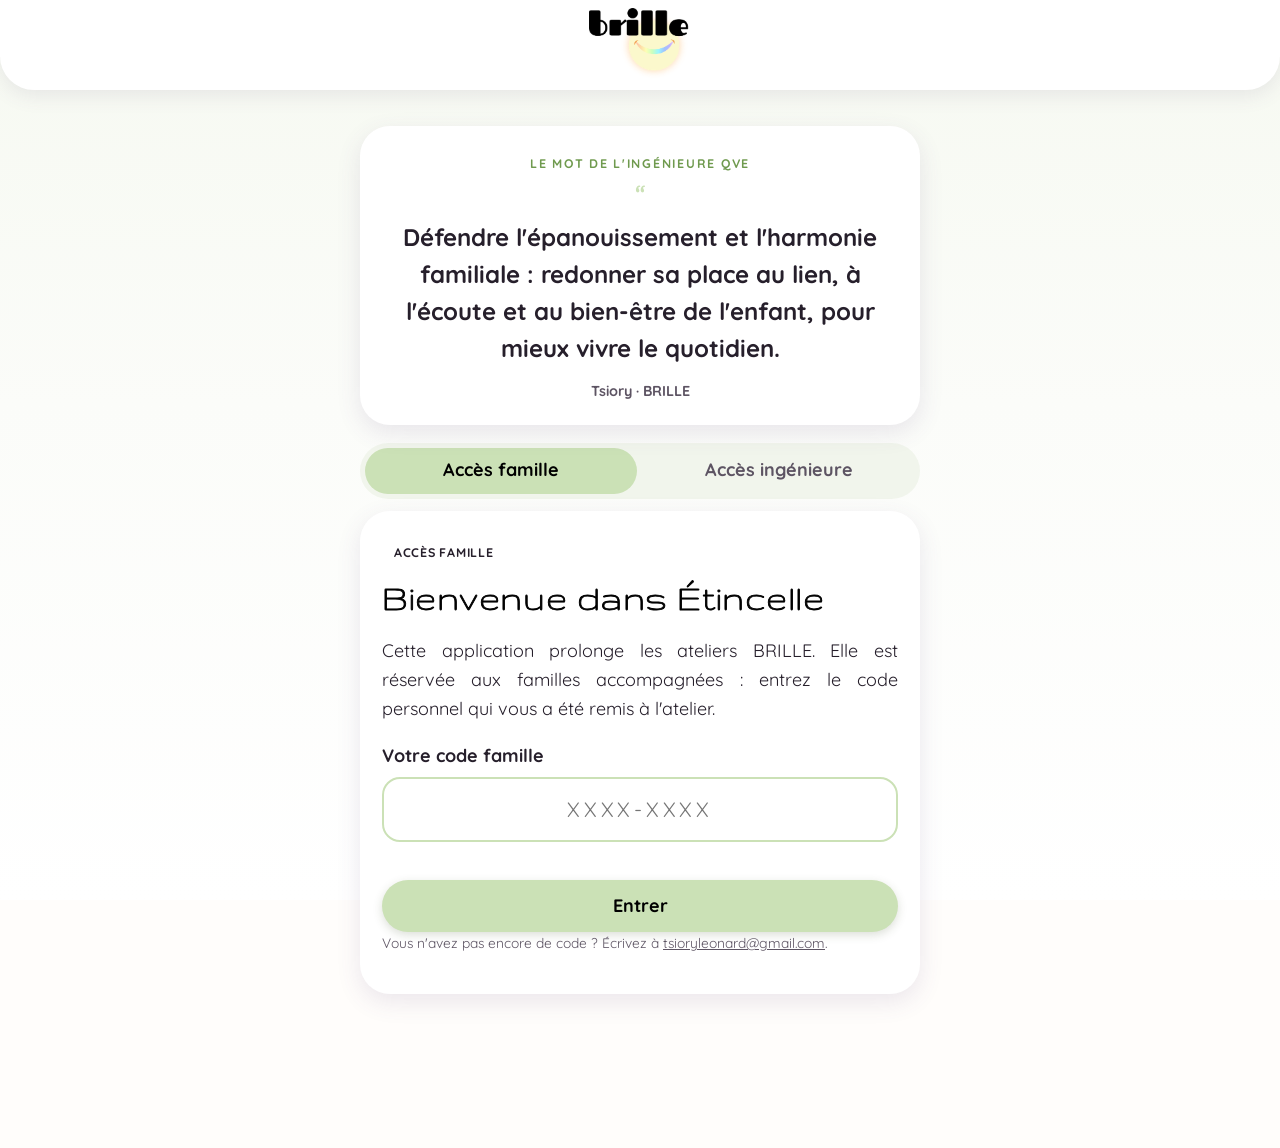
==== commit 7fb26e6b: "Add files via upload" ====
--- a/index.html
+++ b/index.html
@@ -13,7 +13,6 @@
   <meta name="mobile-web-app-capable" content="yes">
   <meta name="apple-mobile-web-app-title" content="Étincelle">
   <link rel="stylesheet" href="style.css">
-  <link rel="stylesheet" href="jeu.css">
 </head>
 <body>
   <div class="fond" aria-hidden="true"></div>
@@ -35,6 +34,5 @@
   <noscript><p style="padding:24px">Cette application a besoin de JavaScript pour fonctionner.</p></noscript>
   <script src="acces-lib.js"></script>
   <script src="app.js"></script>
-  <script src="jeu.js"></script>
 </body>
 </html>
--- a/style.css
+++ b/style.css
@@ -71,10 +71,7 @@
   background: #e6efd9; border: 0; }
 .hero-accueil h1 { font-size: 2.9rem; margin-bottom: .1em; }
 .hero-accueil p { margin: 0; font-weight: 500; max-width: 92%; }
-.logo-etincelle { position: absolute; right: 8px; bottom: 0; width: 128px; height: auto; pointer-events: none; }
-.hero-accueil { min-height: 170px; }
-.hero-accueil p { max-width: 60%; text-align: left; hyphens: none; -webkit-hyphens: none; }
-.hero-accueil { padding-bottom: 26px; }
+.etincelle-deco { position: absolute; right: 14px; top: 12px; width: 70px; height: 70px; opacity: .95; }
 .etiquette { display: inline-block; font-size: .78rem; font-weight: 500; letter-spacing: .06em; text-transform: uppercase; padding: 4px 12px; border-radius: 999px; background: rgba(255,255,255,.8); border: 0; margin-bottom: 10px; }
 
 .fleur-carte { background: #fff; border-radius: var(--rayon); box-shadow: var(--ombre); padding: 14px 10px 8px; margin-bottom: 18px; }
@@ -201,16 +198,14 @@
   .topbar { margin-bottom: 0; }
   .brand img { height: 74px; }
   .grille { display: grid; grid-template-columns: minmax(0, 1.05fr) minmax(0, 1fr); gap: 32px; align-items: start; }
-  .grille .fleur-carte { margin-bottom: 18px; padding: 18px 16px 12px; }
-  .col-gauche > :last-child { margin-bottom: 0; }
+  .grille .fleur-carte { position: sticky; top: 16px; margin-bottom: 0; padding: 18px 16px 12px; }
   .grille2 { display: grid; grid-template-columns: minmax(0, 1fr) minmax(0, 1fr); gap: 32px; align-items: start; }
   .grille-cartes { display: grid; grid-template-columns: repeat(2, minmax(0, 1fr)); gap: 24px; align-items: start; }
   .grille-cartes > .carte { margin-bottom: 0; }
   .hero-accueil { padding: 32px 36px 30px; }
   .hero-accueil h1 { font-size: 3.4rem; }
-  .hero-accueil p { max-width: 62%; font-size: 1.1rem; }
-  .logo-etincelle { width: 210px; right: 30px; }
-  .hero-accueil { min-height: 230px; }
+  .hero-accueil p { max-width: 70%; font-size: 1.1rem; }
+  .etincelle-deco { width: 110px; height: 110px; right: 32px; top: 22px; }
   .tabbar { max-width: 680px; }
 }
 @media (min-width: 1300px) { body { font-size: 18.5px; } }
@@ -282,32 +277,9 @@
 .fenetre-qr svg { width: 260px; height: 260px; }
 .fenetre-qr p { text-align: center; }
 
-/* Accès payant */
-.lien { background: none; border: 0; padding: 0; font: inherit; color: inherit; text-decoration: underline; cursor: pointer; }
-.achat { max-width: 560px; margin: 8px auto 0; }
-.achat .retour { display: inline-block; margin-bottom: 12px; }
-.consent { margin: 14px 0 6px; }
-.offres { display: grid; gap: 14px; margin: 16px 0 8px; }
-.offre { border: 2px solid #e4dcec; border-radius: 20px; padding: 16px; text-align: left; }
-.offre h2 { margin: 0 0 2px; font-size: 1.1rem; }
-.offre-prix { font-size: 1.5rem; font-weight: 600; margin: 8px 0; }
-.offre .coche { margin: 8px 0 12px; font-size: .9rem; text-align: left; }
-.liens-legaux { text-align: center; margin-top: 14px; }
-#nb-codes { max-width: 6rem; }
-.legal { max-width: 720px; margin: 0 auto; padding: 20px 16px 60px; }
-.legal h1 { margin-bottom: .4em; }
-.legal h2 { margin-top: 1.6em; }
-.legal h3 { margin: 1.2em 0 .3em; font-size: 1rem; }
-.legal ul { padding-left: 1.2em; }
-.a-completer { background: #fff3a8; padding: 0 3px; border-radius: 3px; }
-
-/* Accueil : fleur bien centrée dans sa carte */
-.fleur-bloc { display: flex; justify-content: center; }
-.fleur-bloc svg { margin: 0 auto; }
-.fleur-carte { padding-bottom: 10px; }
-.col-gauche > .carte.teinte { margin-bottom: 18px; }
-
-/* Accès ingénieure : carte distincte et protégée */
-.fam.fam-admin { background: var(--violet); border: 3px solid var(--noir); }
-.fam.fam-admin .nomf { background: rgba(255,255,255,.7); border-color: transparent; }
-.badge-admin { display: inline-block; font-size: .78rem; font-weight: 600; letter-spacing: .06em; text-transform: uppercase; padding: 4px 12px; border-radius: 999px; background: var(--noir); color: #fff; margin-bottom: 10px; }
+/* Protection des contenus (dissuasion) */
+#filigrane { position: fixed; inset: 0; z-index: 40; pointer-events: none; background-repeat: repeat; }
+body.protege { -webkit-user-select: none; user-select: none; -webkit-touch-callout: none; }
+body.protege input, body.protege textarea { -webkit-user-select: text; user-select: text; }
+body.protege img { -webkit-user-drag: none; pointer-events: auto; }
+@media print { body.protege > * { display: none !important; } body.protege::before { content: "Impression non autorisée : contenu protégé BRILLE."; display: block; padding: 24px; font-size: 18px; } }
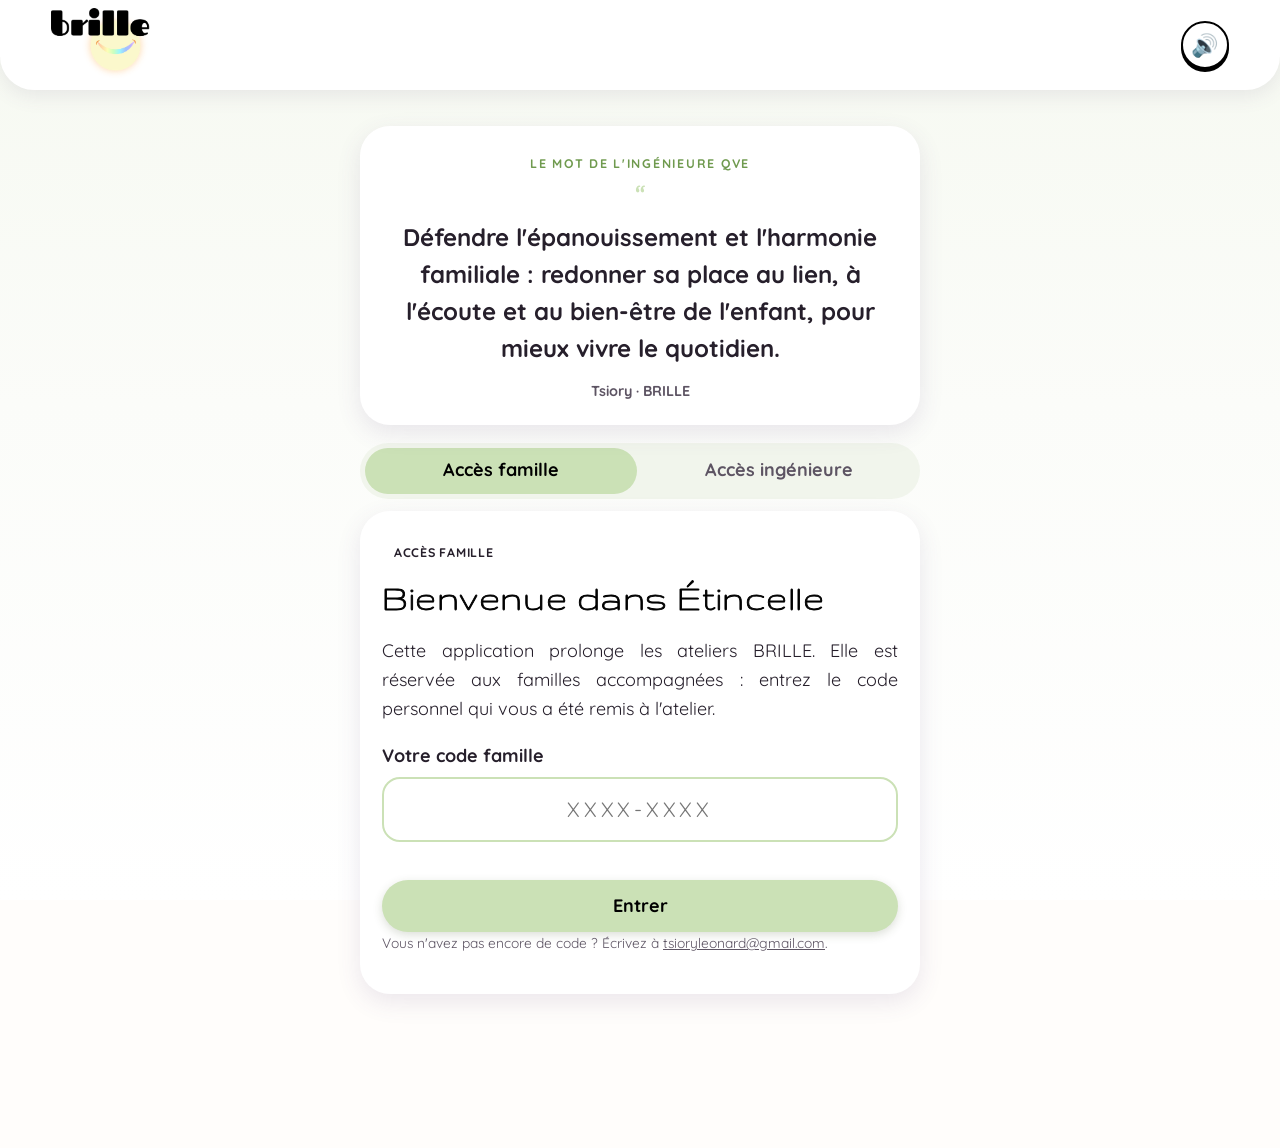
==== commit 59a02bac: "Add files via upload" ====
--- a/index.html
+++ b/index.html
@@ -13,6 +13,7 @@
   <meta name="mobile-web-app-capable" content="yes">
   <meta name="apple-mobile-web-app-title" content="Étincelle">
   <link rel="stylesheet" href="style.css">
+  <link rel="stylesheet" href="jeu.css">
 </head>
 <body>
   <div class="fond" aria-hidden="true"></div>
@@ -34,5 +35,6 @@
   <noscript><p style="padding:24px">Cette application a besoin de JavaScript pour fonctionner.</p></noscript>
   <script src="acces-lib.js"></script>
   <script src="app.js"></script>
+  <script src="jeu.js"></script>
 </body>
 </html>
--- a/style.css
+++ b/style.css
@@ -71,7 +71,10 @@
   background: #e6efd9; border: 0; }
 .hero-accueil h1 { font-size: 2.9rem; margin-bottom: .1em; }
 .hero-accueil p { margin: 0; font-weight: 500; max-width: 92%; }
-.etincelle-deco { position: absolute; right: 14px; top: 12px; width: 70px; height: 70px; opacity: .95; }
+.logo-etincelle { position: absolute; right: 8px; bottom: 0; width: 128px; height: auto; pointer-events: none; }
+.hero-accueil { min-height: 170px; }
+.hero-accueil p { max-width: 60%; text-align: left; hyphens: none; -webkit-hyphens: none; }
+.hero-accueil { padding-bottom: 26px; }
 .etiquette { display: inline-block; font-size: .78rem; font-weight: 500; letter-spacing: .06em; text-transform: uppercase; padding: 4px 12px; border-radius: 999px; background: rgba(255,255,255,.8); border: 0; margin-bottom: 10px; }
 
 .fleur-carte { background: #fff; border-radius: var(--rayon); box-shadow: var(--ombre); padding: 14px 10px 8px; margin-bottom: 18px; }
@@ -198,14 +201,16 @@
   .topbar { margin-bottom: 0; }
   .brand img { height: 74px; }
   .grille { display: grid; grid-template-columns: minmax(0, 1.05fr) minmax(0, 1fr); gap: 32px; align-items: start; }
-  .grille .fleur-carte { position: sticky; top: 16px; margin-bottom: 0; padding: 18px 16px 12px; }
+  .grille .fleur-carte { margin-bottom: 18px; padding: 18px 16px 12px; }
+  .col-gauche > :last-child { margin-bottom: 0; }
   .grille2 { display: grid; grid-template-columns: minmax(0, 1fr) minmax(0, 1fr); gap: 32px; align-items: start; }
   .grille-cartes { display: grid; grid-template-columns: repeat(2, minmax(0, 1fr)); gap: 24px; align-items: start; }
   .grille-cartes > .carte { margin-bottom: 0; }
   .hero-accueil { padding: 32px 36px 30px; }
   .hero-accueil h1 { font-size: 3.4rem; }
-  .hero-accueil p { max-width: 70%; font-size: 1.1rem; }
-  .etincelle-deco { width: 110px; height: 110px; right: 32px; top: 22px; }
+  .hero-accueil p { max-width: 62%; font-size: 1.1rem; }
+  .logo-etincelle { width: 210px; right: 30px; }
+  .hero-accueil { min-height: 230px; }
   .tabbar { max-width: 680px; }
 }
 @media (min-width: 1300px) { body { font-size: 18.5px; } }
@@ -277,6 +282,36 @@
 .fenetre-qr svg { width: 260px; height: 260px; }
 .fenetre-qr p { text-align: center; }
 
+/* Accès payant */
+.lien { background: none; border: 0; padding: 0; font: inherit; color: inherit; text-decoration: underline; cursor: pointer; }
+.achat { max-width: 560px; margin: 8px auto 0; }
+.achat .retour { display: inline-block; margin-bottom: 12px; }
+.consent { margin: 14px 0 6px; }
+.offres { display: grid; gap: 14px; margin: 16px 0 8px; }
+.offre { border: 2px solid #e4dcec; border-radius: 20px; padding: 16px; text-align: left; }
+.offre h2 { margin: 0 0 2px; font-size: 1.1rem; }
+.offre-prix { font-size: 1.5rem; font-weight: 600; margin: 8px 0; }
+.offre .coche { margin: 8px 0 12px; font-size: .9rem; text-align: left; }
+.liens-legaux { text-align: center; margin-top: 14px; }
+#nb-codes { max-width: 6rem; }
+.legal { max-width: 720px; margin: 0 auto; padding: 20px 16px 60px; }
+.legal h1 { margin-bottom: .4em; }
+.legal h2 { margin-top: 1.6em; }
+.legal h3 { margin: 1.2em 0 .3em; font-size: 1rem; }
+.legal ul { padding-left: 1.2em; }
+.a-completer { background: #fff3a8; padding: 0 3px; border-radius: 3px; }
+
+/* Accueil : fleur bien centrée dans sa carte */
+.fleur-bloc { display: flex; justify-content: center; }
+.fleur-bloc svg { margin: 0 auto; }
+.fleur-carte { padding-bottom: 10px; }
+.col-gauche > .carte.teinte { margin-bottom: 18px; }
+
+/* Accès ingénieure : carte distincte et protégée */
+.fam.fam-admin { background: var(--violet); border: 3px solid var(--noir); }
+.fam.fam-admin .nomf { background: rgba(255,255,255,.7); border-color: transparent; }
+.badge-admin { display: inline-block; font-size: .78rem; font-weight: 600; letter-spacing: .06em; text-transform: uppercase; padding: 4px 12px; border-radius: 999px; background: var(--noir); color: #fff; margin-bottom: 10px; }
+
 /* Protection des contenus (dissuasion) */
 #filigrane { position: fixed; inset: 0; z-index: 40; pointer-events: none; background-repeat: repeat; }
 body.protege { -webkit-user-select: none; user-select: none; -webkit-touch-callout: none; }
--- a/jeu.css
+++ b/jeu.css
@@ -0,0 +1,75 @@
+/* Étincelle · BRILLE — couche de jeu (fonctionne avec jeu.js) */
+
+/* Bouton son, dans l'en-tête */
+.jeu-son { position: relative; margin-left: auto; flex: none; width: 48px; height: 48px; border-radius: 50%; border: 2px solid #000; background: #fff; font-size: 22px; line-height: 1; display: grid; place-items: center; box-shadow: 0 3px 0 #000; }
+.jeu-son:active { transform: translateY(2px); box-shadow: none; }
+
+/* Tableau de jeu de l'accueil */
+.jeu-hud { background: linear-gradient(135deg, #fdd5a5, #ebc6e0 55%, #b8aed7); border: 0; }
+.jeu-niv { display: flex; align-items: center; gap: 14px; margin-bottom: 10px; }
+.jeu-emo { font-size: 46px; line-height: 1; filter: drop-shadow(0 3px 0 rgba(0,0,0,.12)); animation: jeu-bat 2.6s ease-in-out infinite; }
+.jeu-niv b { display: block; font-family: 'Gruppo', 'Quicksand', sans-serif; -webkit-text-stroke: .7px #000; font-size: 1.45rem; font-weight: 400; line-height: 1.1; }
+.jeu-niv small { font-size: .95rem; font-weight: 600; }
+.jeu-barre { height: 16px; border-radius: 999px; background: rgba(255,255,255,.75); overflow: hidden; border: 2px solid #000; }
+.jeu-barre i { display: block; height: 100%; border-radius: 999px; background: linear-gradient(90deg, #f49f4c, #f5abaf, #b8aed7); transition: width .8s cubic-bezier(.2,.8,.3,1); }
+.jeu-aide { text-align: left; hyphens: none; -webkit-hyphens: none; font-size: .88rem; color: var(--doux); margin: 8px 0 0; line-height: 1.4; }
+.jeu-badges { display: grid; grid-template-columns: repeat(3, 1fr); gap: 8px; margin-top: 12px; }
+.jeu-badge { display: flex; flex-direction: column; align-items: center; gap: 2px; padding: 8px 4px; border-radius: 18px; background: rgba(255,255,255,.5); text-align: center; opacity: .65; }
+.jeu-badge.on { background: #fff; opacity: 1; box-shadow: 0 3px 0 rgba(0,0,0,.18); }
+.jeu-badge i { font-style: normal; font-size: 26px; line-height: 1.1; }
+.jeu-badge small { font-size: .68rem; font-weight: 600; line-height: 1.15; }
+.jeu-ok { margin-left: auto; font-size: 20px; align-self: center; }
+@keyframes jeu-bat { 0%,100% { transform: scale(1) rotate(-3deg); } 50% { transform: scale(1.12) rotate(4deg); } }
+
+/* Pétale touché : petite lueur */
+a.petale.pop { animation: jeu-lueur .7s ease; }
+@keyframes jeu-lueur { 0% { filter: none; } 35% { filter: drop-shadow(0 0 18px #fff) drop-shadow(0 0 26px #f8f4b8) brightness(1.1); } 100% { filter: none; } }
+
+/* Boutons de mission et de défi */
+.jeu-lancer { background: #000; color: #fff; margin: 4px 0 8px; font-size: 1.12rem; }
+.jeu-lancer small { font-weight: 500; opacity: .85; }
+.jeu-defi { background: #fff; margin: 12px 0 0; font-size: 1.1rem; }
+.jeu-defi.fait { background: #cbe1b6; }
+.jeu-saute { animation: jeu-saut .45s ease; }
+@keyframes jeu-saut { 0% { transform: scale(1); } 35% { transform: scale(1.22) rotate(-4deg); } 70% { transform: scale(.95); } 100% { transform: scale(1); } }
+
+/* Mission pas à pas (plein écran) */
+body.jeu-fige { overflow: hidden; }
+.jeu-ov { position: fixed; inset: 0; z-index: 50; display: flex; align-items: stretch; justify-content: center; background: rgba(38,31,43,.55); animation: jeu-fond .25s ease both; }
+.jeu-ov-in { position: relative; width: 100%; max-width: 640px; display: flex; flex-direction: column; background: var(--c, #fdd5a5); padding: calc(16px + env(safe-area-inset-top)) 18px calc(20px + env(safe-area-inset-bottom)); overflow-y: auto; }
+@media (min-width: 700px) { .jeu-ov { align-items: center; } .jeu-ov-in { border-radius: 34px; max-height: 92vh; box-shadow: 0 20px 60px rgba(0,0,0,.3); } }
+.jeu-x { position: absolute; top: calc(12px + env(safe-area-inset-top)); right: 14px; width: 46px; height: 46px; border-radius: 50%; border: 2px solid #000; background: #fff; font-size: 20px; line-height: 1; z-index: 2; }
+.jeu-pts { display: flex; gap: 7px; padding: 8px 56px 14px 2px; min-height: 40px; flex-wrap: wrap; align-items: center; }
+.jeu-pts i { flex: none; box-sizing: border-box; width: 13px; height: 13px; border-radius: 50%; background: rgba(255,255,255,.6); border: 2px solid #000; transition: all .3s; }
+.jeu-pts i.jeu-fait { background: #000; }
+.jeu-pts i.now { background: #fff; transform: scale(1.35); }
+.jeu-ecran { flex: 1; display: flex; flex-direction: column; justify-content: center; gap: 14px; padding-bottom: 8px; }
+.jeu-ecran.entre { animation: jeu-entre .4s cubic-bezier(.2,.8,.3,1) both; }
+.jeu-ecran h2 { font-size: 1.9rem; text-align: center; margin: 0; }
+.jeu-ecran p, .jeu-etape, .jeu-carte-q { hyphens: none; -webkit-hyphens: none; word-spacing: normal; }
+.jeu-ecran p { margin: 0; font-size: 1.08rem; text-align: center; }
+.jeu-ecran .etiquette { align-self: center; }
+.jeu-gros { font-size: 84px; line-height: 1; text-align: center; animation: jeu-bat 2.2s ease-in-out infinite; }
+.jeu-meta { font-weight: 600; font-size: .98rem !important; opacity: .85; }
+.jeu-etape { background: #fff; border-radius: 28px; padding: 26px 22px; font-size: clamp(1.25rem, 5.4vw, 1.55rem) !important; line-height: 1.45; font-weight: 600; box-shadow: 0 5px 0 rgba(0,0,0,.15); }
+.jeu-carte-q { background: #fff; border-radius: 28px; padding: 28px 22px; font-size: clamp(1.2rem, 5vw, 1.45rem); line-height: 1.45; font-weight: 600; text-align: center; box-shadow: 0 5px 0 rgba(0,0,0,.15); }
+.jeu-gain { font-family: 'Gruppo', 'Quicksand', sans-serif; font-size: 2.6rem !important; -webkit-text-stroke: .8px #000; }
+@keyframes jeu-entre { from { opacity: 0; transform: translateY(18px) scale(.97); } to { opacity: 1; transform: none; } }
+@keyframes jeu-fond { from { opacity: 0; } to { opacity: 1; } }
+
+/* Effets : pétales volants, +étincelles, gouttes, bandeau */
+.jeu-p { position: fixed; z-index: 70; width: 14px; height: 20px; border-radius: 50% 0 50% 50%; pointer-events: none; border: 1.5px solid rgba(0,0,0,.35); }
+.jeu-goutte { position: fixed; top: 0; z-index: 70; font-size: 28px; pointer-events: none; }
+.jeu-plus { position: fixed; z-index: 70; pointer-events: none; font-family: 'Gruppo', 'Quicksand', sans-serif; font-size: 1.7rem; -webkit-text-stroke: .7px #000; color: #fff; text-shadow: 0 2px 0 #000; }
+.jeu-bandeau { position: fixed; z-index: 80; left: 50%; top: calc(20px + env(safe-area-inset-top)); transform: translateX(-50%); max-width: 92vw; background: #000; color: #fff; padding: 12px 22px; border-radius: 22px; text-align: center; display: grid; gap: 2px; animation: jeu-bandeau 3.2s ease both; box-shadow: 0 8px 24px rgba(0,0,0,.3); }
+.jeu-bandeau b { font-size: 1.1rem; } .jeu-bandeau span { font-size: .9rem; opacity: .85; }
+@keyframes jeu-bandeau { 0% { opacity: 0; transform: translate(-50%, -30px); } 10%, 85% { opacity: 1; transform: translate(-50%, 0); } 100% { opacity: 0; transform: translate(-50%, -20px); } }
+
+@media (prefers-reduced-motion: reduce) {
+  .jeu-emo, .jeu-gros, .jeu-ecran.entre, a.petale.pop, .jeu-saute, .jeu-ov { animation: none !important; }
+  .jeu-barre i { transition: none; }
+}
+
+.jeu-auto { align-self: flex-start; margin: 0 0 4px; padding: 8px 14px; border-radius: 999px; border: 2px solid #000; background: #fff; font-size: .85rem; font-weight: 600; }
+.jeu-auto[aria-pressed="true"] { background: #f8f4b8; }
+.jeu-ecoute { background: #fff; }
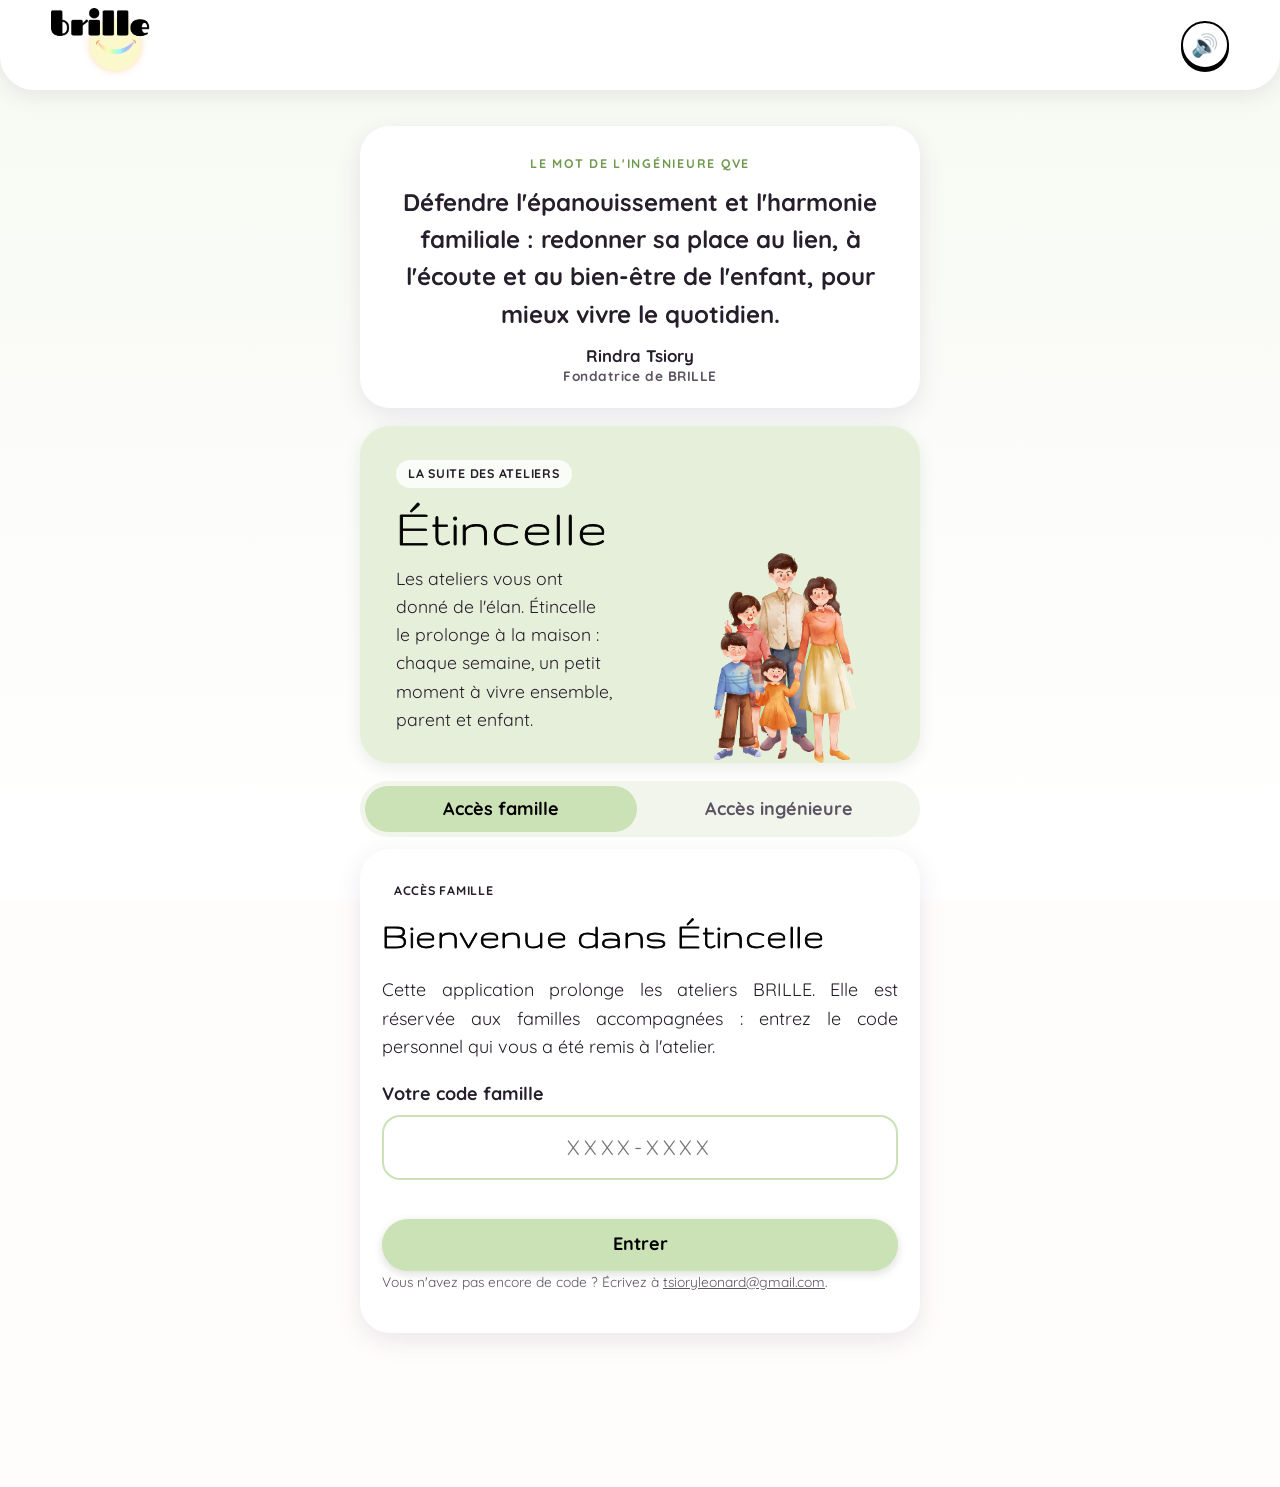
==== commit 4a215100: "Add files via upload" ====
--- a/index.html
+++ b/index.html
@@ -21,6 +21,7 @@
   <header class="topbar">
     <a href="#/" class="brand" aria-label="Étincelle, retour à la fleur">
       <img src="logo-brille.png" alt="BRILLE" width="90" height="66">
+      <span class="brand-nom">Étincelle</span>
     </a>
   </header>
 
--- a/style.css
+++ b/style.css
@@ -318,3 +318,216 @@
 body.protege input, body.protege textarea { -webkit-user-select: text; user-select: text; }
 body.protege img { -webkit-user-drag: none; pointer-events: auto; }
 @media print { body.protege > * { display: none !important; } body.protege::before { content: "Impression non autorisée : contenu protégé BRILLE."; display: block; padding: 24px; font-size: 18px; } }
+
+/* Parcours d'un mois */
+.parcours .pc-intro { margin: 0 0 12px; }
+.pc-barre { display: grid; grid-template-columns: repeat(4, 1fr); gap: 6px; margin: 6px 0 4px; }
+.pc-barre i { height: 10px; border-radius: 6px; background: rgba(255,255,255,.65); }
+.pc-barre i.ok { background: #fff; box-shadow: inset 0 0 0 3px rgba(0,0,0,.55); }
+.pc-sem { background: rgba(255,255,255,.75); border-radius: 20px; padding: 0 14px; margin: 10px 0; }
+.pc-sem summary { cursor: pointer; display: flex; gap: 12px; align-items: center; padding: 12px 0; list-style: none; }
+.pc-sem summary::-webkit-details-marker { display: none; }
+.pc-num { flex: none; width: 34px; height: 34px; border-radius: 50%; background: #fff; display: grid; place-items: center; font-weight: 600; }
+.pc-sem.fait .pc-num { background: #000; color: #fff; }
+.pc-sem[open] { padding-bottom: 14px; }
+.pc-mission { font-weight: 500; margin: 0 0 10px; }
+.pc-garde { background: #fff; border-radius: 20px; padding: 14px 16px; margin-top: 14px; }
+.pc-garde textarea { width: 100%; min-height: 80px; margin: 8px 0; font: inherit; padding: 10px; border: 2px solid #e4dcec; border-radius: 14px; }
+.pc-bravo { font-weight: 600; margin: 14px 0 8px; }
+
+.pc-sem.verrou { background: rgba(255,255,255,.4); padding: 4px 14px; }
+.pc-lock { display: flex; gap: 12px; align-items: center; padding: 10px 0; opacity: .75; }
+.pc-lock small { font-weight: 400; }
+.pc-sem .btn.pc-lancer { margin: 4px 0 6px; }
+.pc-souvenir { background: #fff; border-radius: 20px; padding: 14px 16px; margin: 14px 0 10px; border: 3px solid rgba(0,0,0,.8); }
+.pc-med { display: flex; gap: 14px; align-items: center; margin: 10px 0; }
+.pc-med img { width: 64px; height: 64px; object-fit: contain; flex: none; }
+.pc-noms { font-weight: 600; font-size: 1.1rem; margin: 4px 0; }
+.pc-garde input[type=text] { width: 100%; font: inherit; padding: 10px; border: 2px solid #e4dcec; border-radius: 14px; margin: 6px 0 10px; }
+
+/* Impression : carte souvenir et fleur à collectionner */
+.pc-impr { display: grid; gap: 10px; margin: 12px 0; }
+.impr-ov { position: fixed; inset: 0; z-index: 80; background: #3b3640; overflow: auto; padding: 12px; }
+.impr-bar { display: flex; flex-wrap: wrap; gap: 10px; align-items: end; justify-content: space-between; background: #fff; border-radius: 18px; padding: 12px 14px; max-width: 794px; margin: 0 auto 8px; }
+.impr-bar label { display: flex; flex-direction: column; font-weight: 600; font-size: .9rem; flex: 1; min-width: 200px; }
+.impr-bar input { font: inherit; padding: 9px 12px; border: 2px solid #e4dcec; border-radius: 12px; }
+.impr-aide { color: #fff; text-align: center; font-size: .85rem; max-width: 794px; margin: 0 auto 10px; hyphens: none; }
+.impr-feuilles { zoom: var(--z, 1); display: flex; flex-direction: column; align-items: center; gap: 16px; }
+.impr-feuille { width: 210mm; height: 296.5mm; background: #fff; position: relative; overflow: hidden; flex: none; color: #2E2A2A; font-family: 'Quicksand', sans-serif; text-align: center; hyphens: none; -webkit-print-color-adjust: exact; print-color-adjust: exact; }
+.impr-feuille * { -webkit-print-color-adjust: exact; print-color-adjust: exact; }
+/* carte souvenir */
+.cert { padding: 7mm; }
+.cert-cadre { height: 100%; border: 3.2mm solid var(--pc); outline: .5mm solid #2E2A2A; outline-offset: -4.6mm; border-radius: 6mm; padding: 6mm 12mm 4mm; display: flex; flex-direction: column; align-items: center; position: relative; }
+.cert-bandeau { display: flex; width: 100%; height: 3mm; border-radius: 2mm; overflow: hidden; }
+.cert-bandeau i { flex: 1; }
+.cert-logo { height: 15mm; margin: 4mm 0 1mm; }
+.cert-haut > div { text-align: center; }
+.cert-haut { display: flex; align-items: center; justify-content: center; gap: 6mm; margin: 0; }
+.cert-haut > svg { width: 32mm; height: 32mm; flex: none; }
+.cert-haut > svg:last-child { transform: scaleX(-1); }
+.cert h1 { font-family: 'Gruppo', 'Quicksand', sans-serif; font-size: 60pt; line-height: 1; white-space: nowrap; margin: 0; letter-spacing: .02em; box-shadow: inset 0 -.3em 0 0 var(--pc); display: inline-block; padding: 0 4mm; }
+.cert p.cert-felic { font-family: 'Gruppo', 'Quicksand', sans-serif; font-size: 20pt; white-space: nowrap; margin: 1mm 0 0; letter-spacing: .1em; text-transform: uppercase; }
+.cert p.cert-noms { font-family: 'Gruppo', 'Quicksand', sans-serif; font-size: 36pt; line-height: 1.1; margin: 5mm 0 2mm; border-bottom: .5mm solid var(--pc); padding: 0 8mm 2mm; }
+.cert p { margin: 1.5mm 0; font-size: 12.5pt; }
+.cert h2 { font-family: 'Gruppo', 'Quicksand', sans-serif; font-size: 29pt; margin: 1mm 0; line-height: 1.1; }
+.cert p.cert-petale { font-size: 12.5pt; font-weight: 600; color: #6f6767; }
+.cert-sem { list-style: none; padding: 0; margin: 3mm 0; display: grid; grid-template-columns: 1fr 1fr; gap: 2.5mm 5mm; width: 100%; text-align: left; font-size: 11.5pt; }
+.cert-sem li { background: color-mix(in srgb, var(--pc) 35%, #fff); border-radius: 4mm; padding: 1.8mm 3mm; display: flex; gap: 2.2mm; align-items: baseline; }
+.cert-sem span { font-weight: 800; }
+.cert p.cert-msg { margin: 5mm 0 !important; font-size: 14pt;  line-height: 1.45; }
+.cert p.cert-garde { font-size: 11.5pt; background: #fff; border: .4mm dashed var(--pc); border-radius: 4mm; padding: 1.5mm 4mm; }
+.cert-decoupe { margin-top: auto; width: 100%; border-top: .4mm dashed #6f6767; padding-top: 2mm; display: flex; align-items: center; gap: 6mm; justify-content: center; }
+.cert-ciseaux { text-align: left; font-size: 10.5pt; font-weight: 600; max-width: 78mm; }
+.impr-colle { flex: none; }
+.cert-pied { font-size: 8.5pt !important; color: #6f6767; margin: 1.5mm 0 0 !important; }
+/* fleur à collectionner */
+.aff { padding: 10mm 10mm 8mm; display: flex; flex-direction: column; align-items: center; }
+.aff h1 { font-family: 'Gruppo', 'Quicksand', sans-serif; font-size: 34pt; margin: 0; }
+.aff-sous { margin: 1mm 0 3mm; font-size: 11pt; color: #6f6767; }
+.aff-pied { width: 100%; margin-top: auto; }
+.aff-nom { display: flex; gap: 3mm; align-items: end; font-weight: 700; margin: 0 0 3mm; font-size: 12pt; }
+.aff-nom i { flex: 1; border-bottom: .4mm solid #8d8795; height: 6mm; }
+.aff-leg { list-style: none; padding: 0; margin: 0; display: grid; grid-template-columns: 1fr 1fr 1fr; gap: 1.5mm 4mm; font-size: 8.5pt; text-align: left; }
+.aff-leg li { display: flex; gap: 2mm; align-items: center; }
+.aff-leg i { width: 4mm; height: 4mm; border-radius: 50%; flex: none; }
+@media print {
+  html, body.impr-on { padding: 0 !important; margin: 0 !important; min-height: 0 !important; height: auto !important; background: #fff !important; }
+  body.impr-on > *:not(.impr-ov) { display: none !important; }
+  body.impr-on.protege::before { display: none !important; }
+  body.impr-on > .impr-ov { display: block !important; position: static; background: #fff; padding: 0; overflow: visible; }
+  .impr-bar, .impr-aide { display: none !important; }
+  .impr-feuilles { zoom: 1 !important; display: block; }
+  .impr-feuille { margin: 0; break-after: page; page-break-after: always; box-shadow: none; }
+  .impr-feuille:last-child { break-after: auto; page-break-after: auto; }
+}
+
+.impr-feuille, .impr-feuille * { hyphens: none !important; -webkit-hyphens: none !important; }
+
+.cert-mid { display: flex; flex-direction: column; align-items: center; width: 100%; }
+.cert-cadre { overflow: hidden; }
+
+.impr-feuille p { text-align: center; }
+
+/* carte légère */
+.cl .cert-cadre { border-width: 2.4mm; padding: 5mm 14mm 6mm; justify-content: flex-start; }
+.cl .cert-cadre { outline: none; }
+.cl-logo { height: 13mm; margin: 5mm 0 0; }
+.cl h1 { font-size: 46pt; margin: 3mm 0 0; }
+.cl p.cl-sous { font-size: 13pt; color: #6f6767; margin: 3mm 0 6mm; }
+.cl-colle { display: flex; justify-content: center; margin: 2mm 0; }
+.cl p.cl-ciseaux { font-size: 10.5pt; font-weight: 600; margin: 3mm 0 5mm; border-top: .4mm dashed #6f6767; border-bottom: .4mm dashed #6f6767; padding: 2mm 0; width: 100%; }
+.cl p.cl-recap { font-size: 12pt; line-height: 1.5; margin: 4mm 0; }
+.cl-carnet { width: 100%; text-align: left; border: .4mm solid var(--pc); border-radius: 5mm; padding: 4mm 6mm 5mm; margin-top: auto; font-size: 11pt; display: grid; gap: 6mm; background: color-mix(in srgb, var(--pc) 12%, #fff); }
+.cl-carnet b { font-size: 12pt; }
+.cl-carnet span { display: flex; gap: 2mm; align-items: end; }
+.cl-carnet i { flex: 1; border-bottom: .35mm solid #8d8795; height: 5mm; }
+.aff-leg i { border: .7mm solid #8d8795; background: #fff !important; border-radius: 1mm; }
+
+.pc-aventure { font-weight: 600; background: rgba(255,255,255,.7); border-radius: 999px; padding: 6px 14px; display: inline-block; margin: 0 0 10px; font-size: .92rem; }
+.pc-verrou-petale { display: flex; gap: 12px; align-items: flex-start; background: rgba(255,255,255,.7); border-radius: 20px; padding: 12px 14px; margin: 8px 0 12px; }
+.pc-verrou-petale p { margin: 0; }
+.pl { padding: 12mm 10mm; display: flex; flex-direction: column; align-items: center; }
+.pl h1 { font-family: 'Gruppo', 'Quicksand', sans-serif; font-size: 30pt; margin: 0; }
+.pl-grille { display: grid; grid-template-columns: repeat(3, 1fr); gap: 5mm 4mm; margin: 6mm 0; width: 100%; justify-items: center; }
+.pl-grille figure { margin: 0; border: .35mm dashed #8d8795; border-radius: 4mm; padding: 2mm; }
+.pl-grille figcaption { font-size: 8.5pt; color: #6f6767; margin-top: 1mm; }
+.pl-pied { margin-top: auto; }
+
+.bienvenue-aventure { margin: 0 0 18px; padding: 18px 22px; text-align: center; border-radius: var(--rayon); background: #fff7e8; box-shadow: var(--ombre); }
+.bienvenue-aventure h2 { margin: 6px 0 8px; font-family: 'Gruppo', 'Quicksand', sans-serif; font-size: 1.5rem; }
+.bienvenue-aventure p { margin: 0 auto; max-width: 640px; line-height: 1.55; }
+
+/* ===== v23 : accueil, famille, bilan imprimable ===== */
+.mot .signature { line-height: 1.35; }
+.mot .signature b { display: block; font-size: 1.05rem; color: var(--texte); }
+.mot .signature span { display: block; font-weight: 500; font-size: .85rem; letter-spacing: .04em; }
+.hero-accueil p.hors-atelier { margin-top: 12px; padding-top: 10px; border-top: 1.5px dashed rgba(0,0,0,.2); font-size: .9rem; font-weight: 400; color: var(--doux); }
+
+/* « L'aventure BRILLE commence maintenant ! » */
+.aventure-banniere { position: relative; overflow: hidden; margin: 0 0 18px; padding: 30px 14px 28px; text-align: center; border-radius: var(--rayon); background: linear-gradient(135deg, #fff6e2 0%, #ffffff 45%, #eaf5fb 100%); box-shadow: var(--ombre); }
+.aventure-banniere::before { content: ''; position: absolute; inset: 0 0 auto 0; height: 10px; background: linear-gradient(90deg, #b8aed7 0 14.28%, #a4c2e7 0 28.57%, #f8f4b8 0 42.85%, #cbe1b6 0 57.14%, #ebc6e0 0 71.42%, #f5abaf 0 85.71%, #f49f4c 0); }
+.av-titre { position: relative; z-index: 1; margin: 6px 0 0; display: flex; flex-direction: column; align-items: center; line-height: 1.05; font-family: 'Quicksand', sans-serif; }
+.av-mot { font-weight: 700; font-size: clamp(1.45rem, 6.6vw, 2.3rem); color: #2E2A2A; }
+.av-brille { display: inline-flex; gap: .015em; margin: .04em 0 .1em; font-size: clamp(3.8rem, 22vw, 7.6rem); font-weight: 700; }
+.av-brille b { display: inline-block; font-weight: 700; color: var(--c); -webkit-text-stroke: .05em #2E2A2A; paint-order: stroke fill; text-shadow: .035em .05em 0 rgba(46,42,42,.9); animation: av-saute 2.8s ease-in-out infinite; animation-delay: calc(var(--i) * .14s); }
+@keyframes av-saute { 0%, 66%, 100% { transform: translateY(0) rotate(0); } 80% { transform: translateY(-.1em) rotate(-4deg); } 92% { transform: translateY(0) rotate(2deg); } }
+.av-etoile { position: absolute; width: 38px; height: 38px; z-index: 0; animation: av-scintille 3.2s ease-in-out infinite; }
+.av-g { left: 5%; top: 24px; } .av-d { right: 6%; top: 32px; width: 30px; height: 30px; animation-delay: .8s; }
+.av-g2 { left: 9%; bottom: 20px; width: 26px; height: 26px; animation-delay: 1.4s; } .av-d2 { right: 8%; bottom: 18px; width: 40px; height: 40px; animation-delay: 2s; }
+@keyframes av-scintille { 0%, 100% { transform: scale(1) rotate(0); } 50% { transform: scale(1.25) rotate(14deg); } }
+@media (prefers-reduced-motion: reduce) { .av-brille b, .av-etoile { animation: none; } }
+@media (min-width: 900px) { .aventure-banniere { padding: 38px 20px 34px; } .av-titre { flex-direction: row; justify-content: center; align-items: baseline; gap: .35em; flex-wrap: wrap; } .av-brille { font-size: 6.4rem; } .av-mot { font-size: 2.6rem; } }
+
+/* Notre famille */
+.legende.ensemble { margin-top: 0; font-size: .88rem; }
+.carte.famille { padding: 16px 20px; }
+.carte.famille input[type=text] { width: 100%; font: inherit; padding: 11px 12px; border: 2px solid #e4dcec; border-radius: 14px; margin: 2px 0 10px; }
+.puces-enfants { list-style: none; padding: 0; margin: 4px 0 10px; display: flex; flex-wrap: wrap; gap: 8px; }
+.puces-enfants:empty { display: none; }
+.puces-enfants li { display: inline-flex; align-items: center; gap: 6px; background: #f3eef7; border-radius: 999px; padding: 4px 4px 4px 14px; font-weight: 600; }
+.puces-enfants button.x { width: 32px; height: 32px; border-radius: 50%; border: 0; background: #fff; font-size: .85rem; cursor: pointer; }
+.fam-ajout { display: flex; gap: 8px; align-items: stretch; }
+.carte.famille .fam-ajout input[type=text] { margin: 0; flex: 1; min-width: 0; }
+.fam-ajout .btn { white-space: nowrap; }
+
+/* Nombre d'enfants qui répondent au bilan */
+.nb-enfants { margin: 14px 0 2px; }
+.nb-enfants label { display: block; font-weight: 600; }
+.stepper { display: inline-flex; align-items: center; gap: 8px; margin: 6px 0 8px; }
+.stepper button { width: 46px; height: 46px; border-radius: 50%; border: 2px solid #2E2A2A; background: #fff; font-size: 1.5rem; font-weight: 700; line-height: 1; cursor: pointer; }
+.stepper input { width: 66px; height: 46px; text-align: center; font: inherit; font-weight: 700; border: 2px solid #e4dcec; border-radius: 14px; }
+
+/* Bilan de la semaine à imprimer (A4) */
+.bil { padding: 7mm; }
+.bil-cadre { height: 100%; border: 3mm solid var(--pc); border-radius: 6mm; padding: 6mm 12mm 6mm; display: flex; flex-direction: column; align-items: center; overflow: hidden; }
+.bil-tete { width: 100%; display: flex; justify-content: space-between; align-items: center; margin: 4mm 0 0; }
+.bil-logo { height: 14mm; }
+.bil-icone { height: 22mm; width: 22mm; object-fit: contain; }
+.impr-feuille p.bil-sur { font-size: 10.5pt; letter-spacing: .14em; text-transform: uppercase; color: #6f6767; font-weight: 700; margin: 1mm 0 0; }
+.bil h1 { font-family: 'Gruppo', 'Quicksand', sans-serif; font-size: 32pt; line-height: 1.05; margin: 1mm 0; padding: 0 4mm; display: inline-block; box-shadow: inset 0 -.3em 0 0 var(--pc); }
+.impr-feuille p.bil-date { font-size: 12pt; margin: 1mm 0 3mm; }
+.impr-feuille p.bil-famille { width: 100%; text-align: left; font-size: 12pt; border-bottom: .35mm solid #8d8795; padding-bottom: 2mm; margin: 1mm 0 4mm; }
+.bil-duo { display: grid; grid-template-columns: 1fr 1fr; gap: 6mm; width: 100%; }
+.bil-bloc { border: .4mm solid var(--pc); background: color-mix(in srgb, var(--pc) 16%, #fff); border-radius: 5mm; padding: 4mm 4mm 5mm; display: flex; flex-direction: column; align-items: center; gap: 2mm; }
+.bil-tag { font-weight: 700; font-size: 10pt; text-transform: uppercase; letter-spacing: .08em; }
+.impr-feuille p.bil-q { font-weight: 600; font-size: 11pt; margin: 0; min-height: 20mm; }
+.bil-visage { display: flex; flex-direction: column; align-items: center; }
+.bil-visage svg { width: 30mm; height: 30mm; }
+.bil-visage b { font-size: 16pt; }
+.bil-visage span { font-size: 10pt; color: #6f6767; }
+.bil-note, .bil-histo { width: 100%; text-align: left; margin-top: 5mm; font-size: 11pt; }
+.impr-feuille .bil-note p { text-align: left; margin: 1mm 0 0; }
+.bil-note i { display: block; border-bottom: .35mm solid #8d8795; height: 8mm; }
+.bil-histo table { width: 100%; border-collapse: collapse; font-size: 10pt; margin-top: 2mm; }
+.bil-histo th, .bil-histo td { border-bottom: .3mm solid #cfc9d6; padding: 1.2mm 2mm; text-align: left; }
+.impr-feuille .bil-histo p { text-align: left; margin: 2mm 0 0; color: #6f6767; }
+.impr-feuille p.bil-pied { margin: auto 0 0; font-size: 8.5pt; color: #6f6767; }
+.aff-nom i { font-style: normal; font-weight: 600; height: auto; min-height: 6mm; }
+
+/* ===== v24 ===== */
+.mot blockquote::before { content: none; display: none; }
+.hero-accueil p { max-width: calc(100% - 150px); }
+@media (min-width: 900px) { .hero-accueil p { max-width: calc(100% - 270px); } }
+.carte.famille .fam-ajout input[type=text] { flex: 1 1 auto; width: auto; min-width: 0; }
+.fam-ajout .btn, .fam-ajout .btn.plein { flex: 0 0 auto; width: auto; padding-left: 22px; padding-right: 22px; }
+.rangs { display: grid; gap: 8px; margin: 10px 0 4px; }
+.rang { display: flex; align-items: center; gap: 8px; background: #fff; border: 2px solid #e4dcec; border-radius: 18px; padding: 6px 8px; }
+.rang-nom { flex: 0 0 74px; font-weight: 600; font-size: .85rem; line-height: 1.15; word-break: break-word; text-align: left; }
+.echelle.mini { flex: 1; margin: 0; gap: 4px; }
+.echelle.mini button { min-height: 46px; padding: 4px 0; border-radius: 12px; border-width: 2px; }
+.echelle.mini button svg { width: 30px; height: 30px; }
+.bil-rangs { display: grid; grid-template-columns: repeat(auto-fit, minmax(26mm, 1fr)); gap: 3mm; margin-top: 2mm; }
+.bil-rang { display: flex; flex-direction: column; align-items: center; text-align: center; }
+.bil-rang svg { width: 16mm; height: 16mm; }
+.bil-rang b { font-size: 10pt; }
+.bil-rang span { font-size: 8pt; color: #6f6767; }
+.bil-rien { width: 16mm; height: 16mm; display: grid; place-items: center; color: #999; }
+
+/* ===== v26 ===== */
+.brand { display: inline-flex; align-items: center; gap: 12px; text-decoration: none; color: #000; }
+.brand-nom { font-family: 'Gruppo', 'Quicksand', sans-serif; font-size: 2rem; line-height: 1; -webkit-text-stroke: .8px #000; letter-spacing: .01em; }
+body.verrouille .brand-nom { display: none; }
+.av-bas { position: relative; z-index: 1; display: flex; flex-direction: column; align-items: center; gap: 8px; margin: 10px auto 0; max-width: 640px; }
+.av-logo { width: 120px; height: auto; display: block; }
+.av-petit { margin: 0; font-size: .85rem; font-weight: 400; line-height: 1.4; color: var(--doux); text-align: center; hyphens: none; -webkit-hyphens: none; }
+@media (min-width: 900px) { .av-bas { flex-direction: row; justify-content: center; gap: 22px; } .av-logo { width: 150px; } .av-petit { font-size: .95rem; text-align: left; } .brand-nom { font-size: 2.3rem; } }
--- a/jeu.css
+++ b/jeu.css
@@ -5,17 +5,19 @@
 .jeu-son:active { transform: translateY(2px); box-shadow: none; }
 
 /* Tableau de jeu de l'accueil */
-.jeu-hud { background: linear-gradient(135deg, #fdd5a5, #ebc6e0 55%, #b8aed7); border: 0; }
+.jeu-hud { background: #fbf8dc; border: 0; }
 .jeu-niv { display: flex; align-items: center; gap: 14px; margin-bottom: 10px; }
 .jeu-emo { font-size: 46px; line-height: 1; filter: drop-shadow(0 3px 0 rgba(0,0,0,.12)); animation: jeu-bat 2.6s ease-in-out infinite; }
 .jeu-niv b { display: block; font-family: 'Gruppo', 'Quicksand', sans-serif; -webkit-text-stroke: .7px #000; font-size: 1.45rem; font-weight: 400; line-height: 1.1; }
 .jeu-niv small { font-size: .95rem; font-weight: 600; }
-.jeu-barre { height: 16px; border-radius: 999px; background: rgba(255,255,255,.75); overflow: hidden; border: 2px solid #000; }
-.jeu-barre i { display: block; height: 100%; border-radius: 999px; background: linear-gradient(90deg, #f49f4c, #f5abaf, #b8aed7); transition: width .8s cubic-bezier(.2,.8,.3,1); }
+.jeu-barre { height: 16px; border-radius: 999px; background: #fff; overflow: hidden; border: 2px solid #000; }
+.jeu-barre i { display: block; height: 100%; border-radius: 999px; background: #cbe1b6; transition: width .8s cubic-bezier(.2,.8,.3,1); }
 .jeu-aide { text-align: left; hyphens: none; -webkit-hyphens: none; font-size: .88rem; color: var(--doux); margin: 8px 0 0; line-height: 1.4; }
 .jeu-badges { display: grid; grid-template-columns: repeat(3, 1fr); gap: 8px; margin-top: 12px; }
-.jeu-badge { display: flex; flex-direction: column; align-items: center; gap: 2px; padding: 8px 4px; border-radius: 18px; background: rgba(255,255,255,.5); text-align: center; opacity: .65; }
-.jeu-badge.on { background: #fff; opacity: 1; box-shadow: 0 3px 0 rgba(0,0,0,.18); }
+.jeu-badge { display: flex; flex-direction: column; align-items: center; gap: 2px; padding: 8px 4px; border-radius: 18px; background: var(--bg, #f3eef8); text-align: center; opacity: .6; }
+.jeu-badge.on { opacity: 1; box-shadow: 0 3px 0 rgba(0,0,0,.14); }
+.jeu-badge:nth-child(8n+1) { --bg: #fbe3c8; } .jeu-badge:nth-child(8n+2) { --bg: #dce8f5; } .jeu-badge:nth-child(8n+3) { --bg: #fbdcde; } .jeu-badge:nth-child(8n+4) { --bg: #e6f0da; }
+.jeu-badge:nth-child(8n+5) { --bg: #e4dff0; } .jeu-badge:nth-child(8n+6) { --bg: #dcf0f6; } .jeu-badge:nth-child(8n+7) { --bg: #fbf8d4; } .jeu-badge:nth-child(8n) { --bg: #f5e2ee; }
 .jeu-badge i { font-style: normal; font-size: 26px; line-height: 1.1; }
 .jeu-badge small { font-size: .68rem; font-weight: 600; line-height: 1.15; }
 .jeu-ok { margin-left: auto; font-size: 20px; align-self: center; }
@@ -73,3 +75,12 @@
 .jeu-auto { align-self: flex-start; margin: 0 0 4px; padding: 8px 14px; border-radius: 999px; border: 2px solid #000; background: #fff; font-size: .85rem; font-weight: 600; }
 .jeu-auto[aria-pressed="true"] { background: #f8f4b8; }
 .jeu-ecoute { background: #fff; }
+
+.jeu-fete .jeu-ov-in { text-align: center; }
+.jeu-fete h2 { font-size: 2rem; margin: 8px 0; }
+.jeu-fete-txt { margin: 8px 0; }
+.jeu-medaille { display: flex; gap: 14px; align-items: center; justify-content: center; background: #fff; border-radius: 22px; padding: 12px 16px; margin: 12px auto; text-align: left; max-width: 420px; }
+.jeu-medaille img { width: 64px; height: 64px; object-fit: contain; flex: none; }
+.jeu-medaille span { display: block; font-size: .9rem; }
+
+.jeu-med { margin-left: 6px; font-size: 20px; align-self: center; }
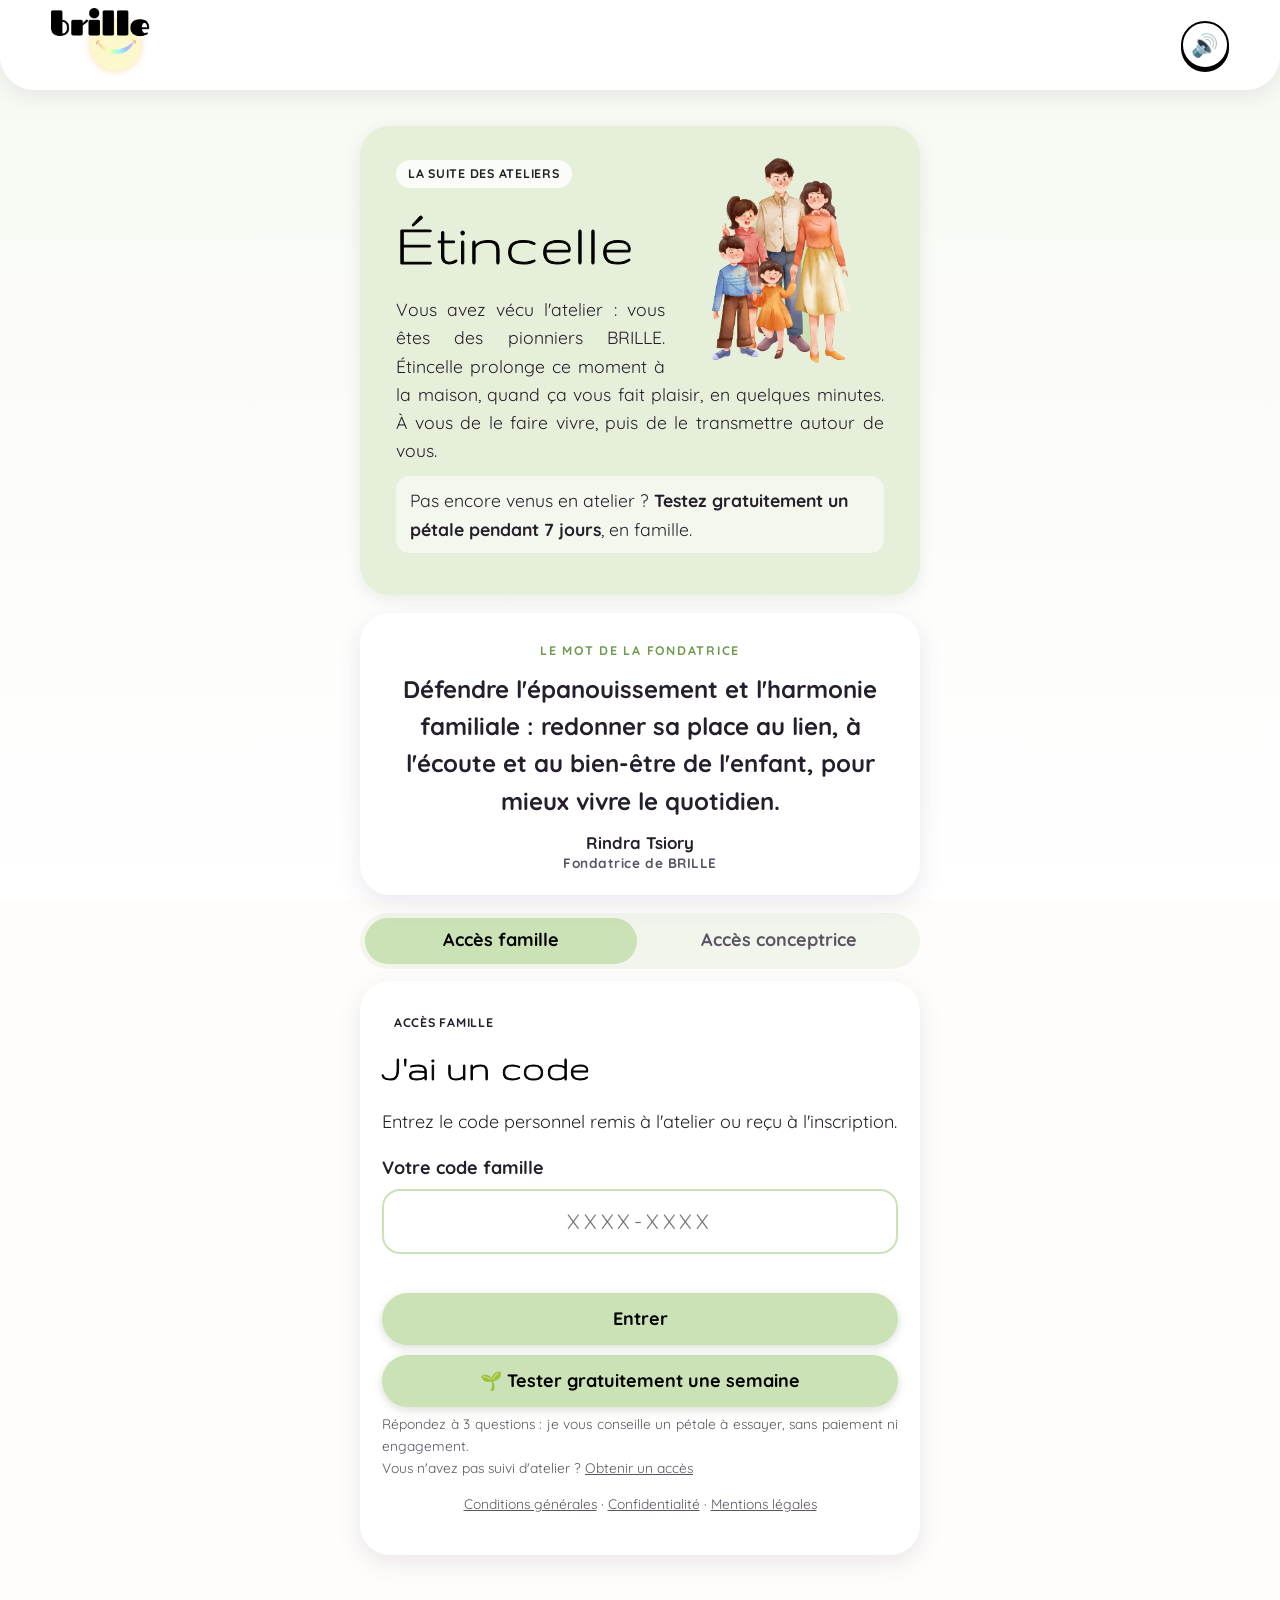
==== commit 49d4443c: "Add files via upload" ====
--- a/index.html
+++ b/index.html
@@ -37,5 +37,6 @@
   <script src="acces-lib.js"></script>
   <script src="app.js"></script>
   <script src="jeu.js"></script>
+  <script src="enquete.js"></script>
 </body>
 </html>
--- a/style.css
+++ b/style.css
@@ -531,3 +531,12 @@
 .av-logo { width: 120px; height: auto; display: block; }
 .av-petit { margin: 0; font-size: .85rem; font-weight: 400; line-height: 1.4; color: var(--doux); text-align: center; hyphens: none; -webkit-hyphens: none; }
 @media (min-width: 900px) { .av-bas { flex-direction: row; justify-content: center; gap: 22px; } .av-logo { width: 150px; } .av-petit { font-size: .95rem; text-align: left; } .brand-nom { font-size: 2.3rem; } }
+
+/* ===== v29 ===== */
+[hidden] { display: none !important; }
+
+/* ===== v30 ===== */
+.pc-mot-sem { color: #4d7a35; font-weight: 600; line-height: 1.35; }
+
+/* v36 : espace entre les cartes de « Plus » et « Conditions d'utilisation » (grand écran) */
+.grille-cartes + details.carte { margin-top: 24px; }
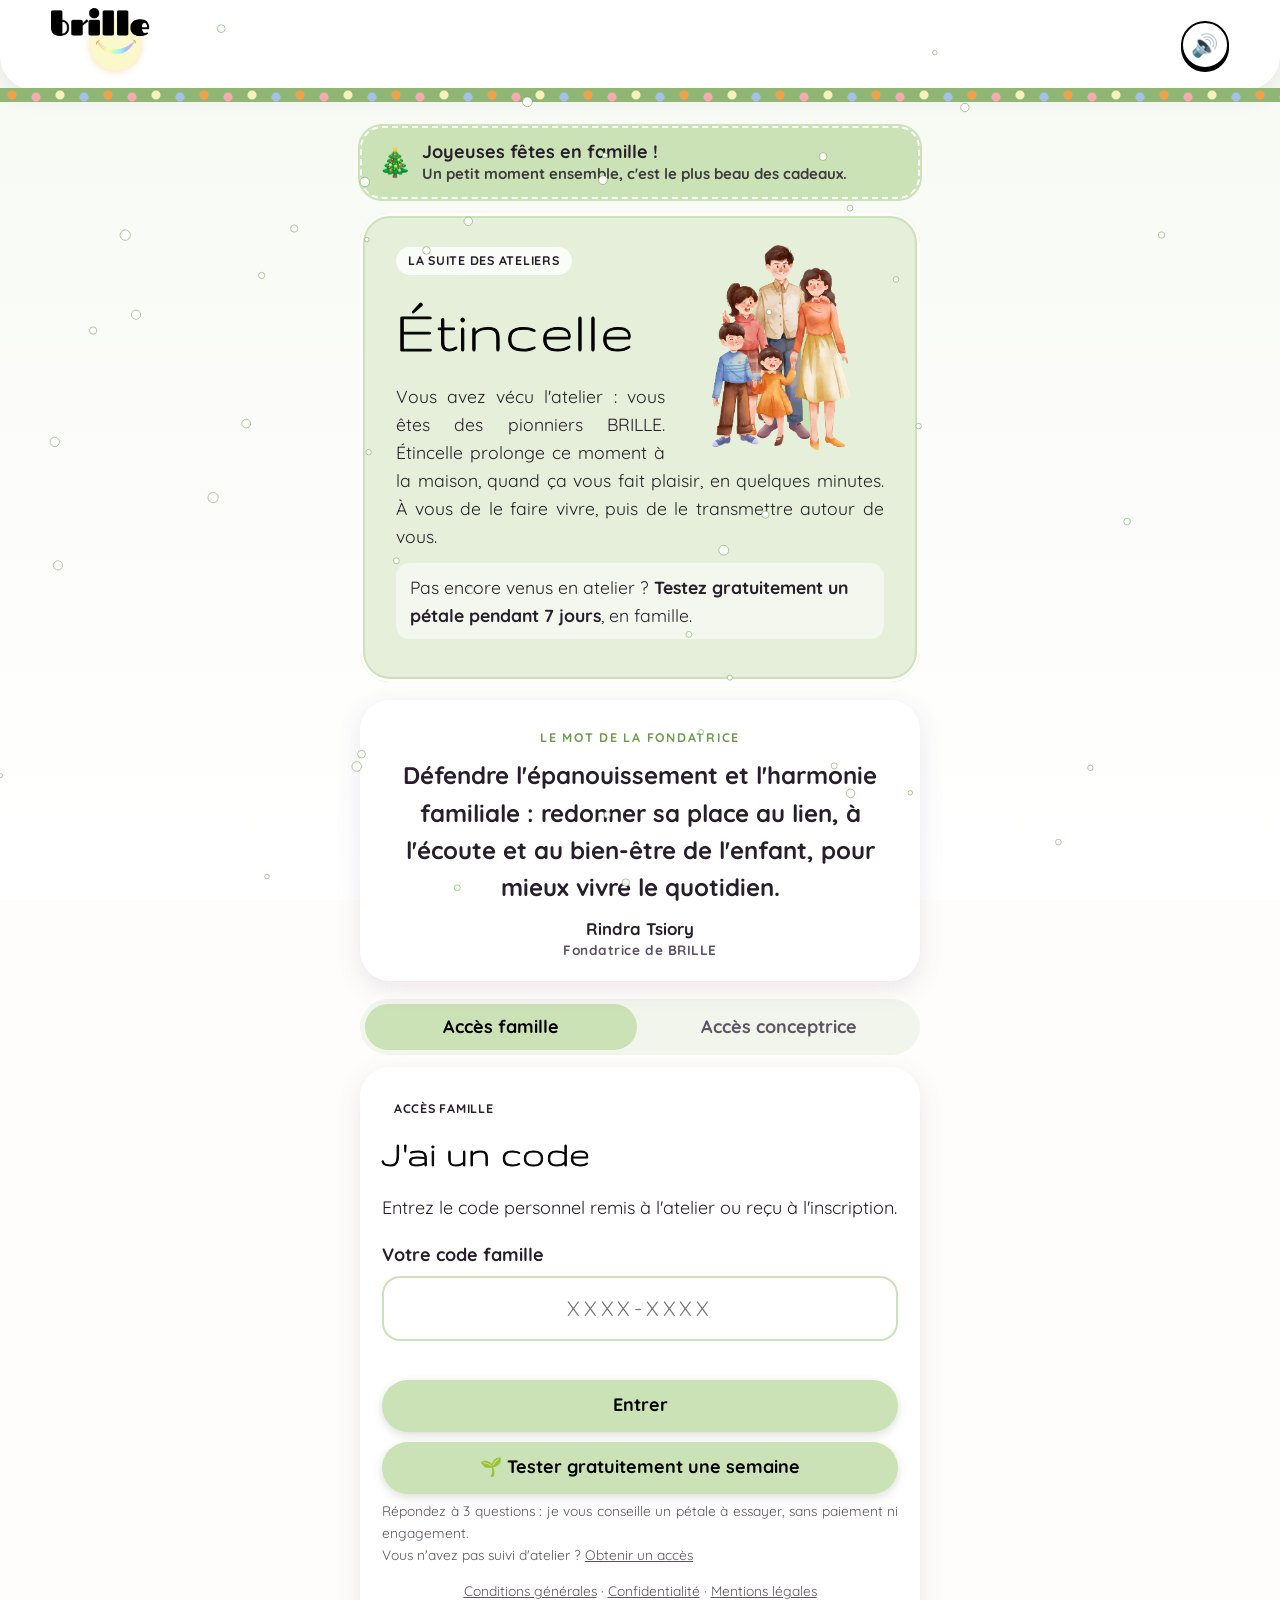
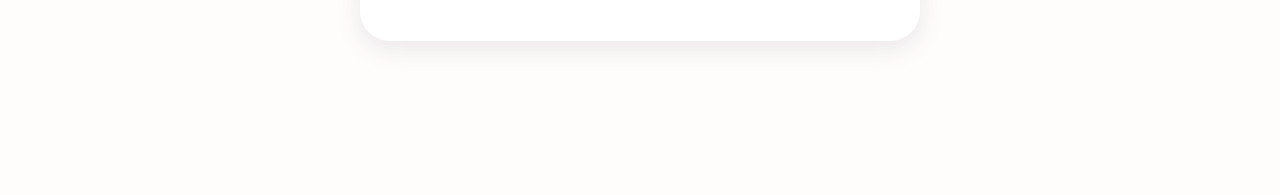
==== commit 7b62e931: "Add files via upload" ====
--- a/index.html
+++ b/index.html
@@ -38,5 +38,6 @@
   <script src="app.js"></script>
   <script src="jeu.js"></script>
   <script src="enquete.js"></script>
+  <script src="noel.js"></script>
 </body>
 </html>
--- a/style.css
+++ b/style.css
@@ -540,3 +540,45 @@
 
 /* v36 : espace entre les cartes de « Plus » et « Conditions d'utilisation » (grand écran) */
 .grille-cartes + details.carte { margin-top: 24px; }
+
+/* ===== v37 : second parent (facultatif) dans le bilan de la semaine ===== */
+.parent-lib { margin: 12px 0 0; font-size: .95rem; text-align: left; }
+#p2-ajouter { margin-top: 12px; }
+#p2-retirer { margin: 8px 0 2px; font-size: .86rem; color: var(--doux); }
+
+/* ===== v38 : bilan imprimé des familles nombreuses (jusqu'à 20 enfants) ===== */
+.bil-duo.large { grid-template-columns: 1fr; gap: 3mm; }
+.bil-duo.large .bil-bloc { padding: 3mm 4mm 3.5mm; gap: 1mm; }
+.impr-feuille .bil-duo.large p.bil-q { min-height: 0; }
+.bil-duo.large .bil-visage svg { width: 18mm; height: 18mm; }
+.bil-rangs.dense { grid-template-columns: repeat(var(--cols, 5), minmax(0, 1fr)); gap: 2mm 1.5mm; width: 100%; }
+.bil-rangs.dense .bil-rang svg { width: var(--fs, 14mm); height: var(--fs, 14mm); }
+.bil-rangs.dense .bil-rang b { font-size: 8.5pt; line-height: 1.1; overflow-wrap: anywhere; }
+.bil-rangs.dense .bil-rang span { font-size: 7pt; line-height: 1.1; }
+.bil.dense .bil-note, .bil.dense .bil-histo { margin-top: 3mm; font-size: 10pt; }
+.bil.dense .bil-note i { height: 6mm; }
+.bil.dense .bil-histo table { font-size: 9pt; }
+.bil.dense .bil-tete { margin-top: 2mm; }
+.bil.dense .bil-icone { height: 16mm; width: 16mm; }
+.bil-rangs.par { grid-template-columns: repeat(2, 42mm); justify-content: center; gap: 3mm 8mm; width: 100%; }
+.bil-duo.large .bil-visage svg, .bil-duo.large .bil-rangs.par .bil-rang svg { width: 15mm; height: 15mm; }
+.bil.dense .bil-cadre { padding: 4mm 10mm 4mm; }
+.bil.dense h1 { font-size: 26pt; }
+.impr-feuille .bil.dense p.bil-date, .bil.dense .bil-date { margin: 0 0 1.5mm; }
+.impr-feuille .bil.dense p.bil-famille, .bil.dense .bil-famille { font-size: 10pt; margin: 0 0 2.5mm; padding-bottom: 1.5mm; }
+.bil.dense .bil-note i:nth-of-type(2) { display: none; }
+.bil.dense .bil-rangs.dense { gap: 1.5mm 1.5mm; }
+.bil.dense .bil-pied { font-size: 8pt; }
+
+/* Bandeau « Bienvenue » */
+.av-bienvenue { font-size: clamp(2.3rem, 12.5vw, 4rem); margin: .1em 0 0; }
+.av-bas-col { flex-direction: column !important; margin-top: 16px; }
+.av-lien { margin: 6px 0 0; font-size: clamp(1.1rem, 4.8vw, 1.35rem); font-weight: 500; line-height: 1.4; color: #2E2A2A; text-align: center; hyphens: none; -webkit-hyphens: none; }
+@media (min-width: 900px) { .av-bienvenue { font-size: 4.6rem; } .av-bas-col .av-logo { width: 150px; } .av-lien { font-size: 1.5rem; text-align: center; } }
+
+/* Essai gratuit : question centrée, comme les réponses */
+.essai-q{text-align:center}
+
+/* Choix de l'âge (Notre famille) : même police et même style que les champs */
+#fam-age { width: 100%; font: inherit; font-family: 'Quicksand', sans-serif; font-weight: 600; color: inherit; padding: 11px 12px; border: 2px solid #e4dcec; border-radius: 14px; margin: 2px 0 10px; background: #fff; }
+#fam-age option { font-family: 'Quicksand', sans-serif; }
